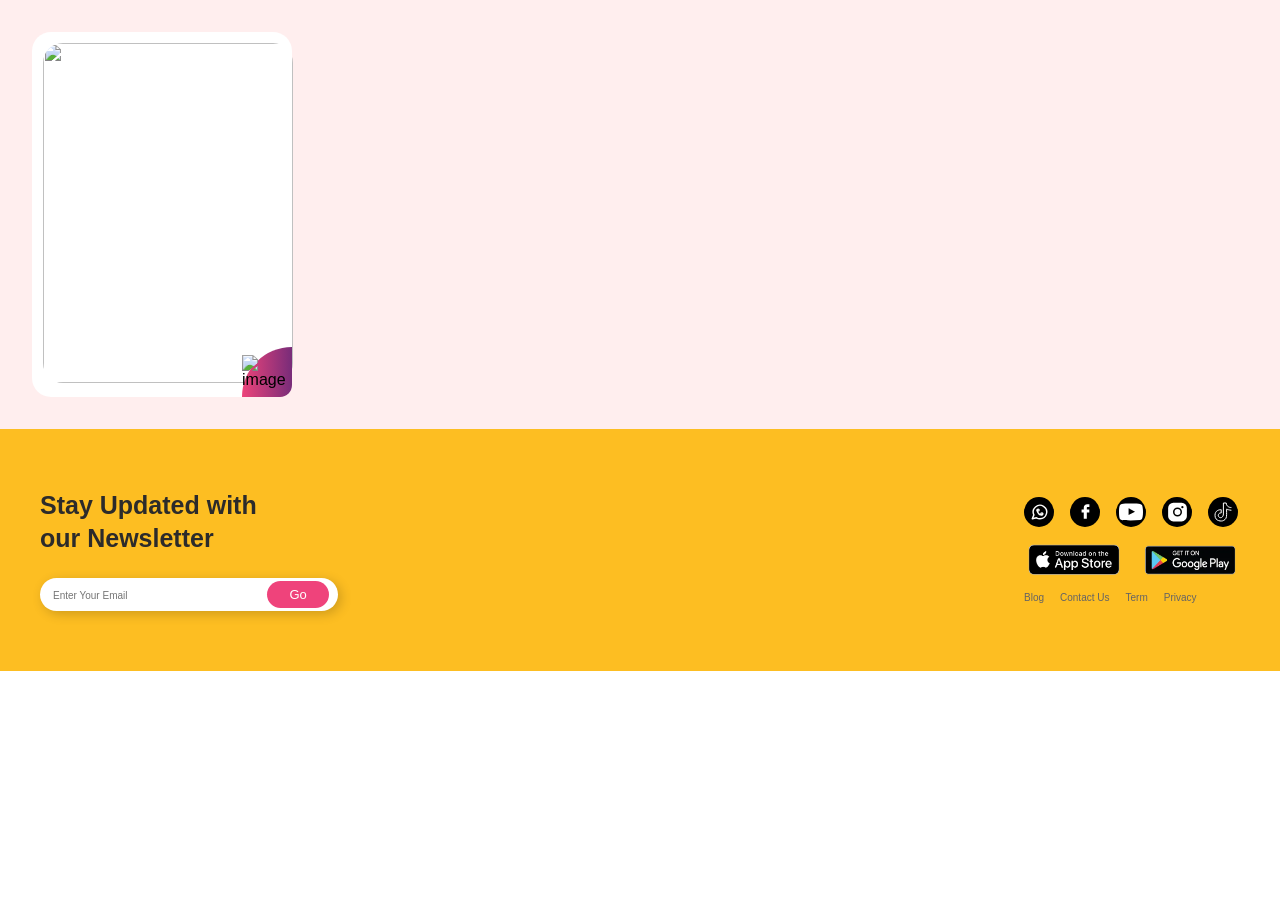
==== index.html @ 8cf4a1c2 "comment" ====
<!doctype html>
<html lang="en">
  <head>
    <meta charset="UTF-8" />
    <meta name="viewport" content="width=device-width, initial-scale=1.0" />
    <link rel="stylesheet" href="./style.css">
    <title>Ehsas lab</title>
  </head>
  <body>
    <section class="hero">
      <div class="grid">
        <div class="card1">
          <img
            src=" https://cdn.aliflaila.app/books/8728328710/thumbnail_yKGMmuK1gXco8ydL1GqcTOiJXhPfi7fRTpI1v6z6.jpg"
            class="Al-Hasan-image"
            width="250px"
            height="340px"
            alt=""
          />
          <div class="sound-image">
            <div>
              <img
                src="https://aliflaila.app/_next/image?url=%2Fimages%2Faudio_icon_book_card.png&w=64&q=75"
                alt="image"
                class="sound-icon"
                height="19px"
              />
            </div>
          </div>
        </div>
      </div>

      <!-- <div class="card2">
          <div class="card2-card1">
          <h1>Abu Al-Hasan</h1>
          <div>
          <div class="svg-div">
         <svg style="stroke:#d63384;"  width="16" height="16"  viewBox="0 0 18 22" fill="none" xmlns="http://www.w3.org/2000/svg"><path d="M1 14C1 14 2 13 5 13C8 13 10 15 13 15C16 15 17 14 17 14V2C17 2 16 3 13 3C10 3 8 1 5 1C2 1 1 2 1 2V14ZM1 14V21" stroke-width="2" stroke-linecap="round" stroke-linejoin="round"></path></svg>
          </div>
          <div class="svg-div">
            <svg style="stroke: #0395a4;" width="16" height="16" viewBox="0 0 26 30" fill="none" xmlns="http://www.w3.org/2000/svg"><path d="M8.45333 17.0137L17.56 22.3203M17.5467 7.68033L8.45333 12.987M25 5.66699C25 7.87613 23.2091 9.66699 21 9.66699C18.7909 9.66699 17 7.87613 17 5.66699C17 3.45785 18.7909 1.66699 21 1.66699C23.2091 1.66699 25 3.45785 25 5.66699ZM9 15.0003C9 17.2095 7.20914 19.0003 5 19.0003C2.79086 19.0003 1 17.2095 1 15.0003C1 12.7912 2.79086 11.0003 5 11.0003C7.20914 11.0003 9 12.7912 9 15.0003ZM25 24.3337C25 26.5428 23.2091 28.3337 21 28.3337C18.7909 28.3337 17 26.5428 17 24.3337C17 22.1245 18.7909 20.3337 21 20.3337C23.2091 20.3337 25 22.1245 25 24.3337Z" stroke-width="2" stroke-linecap="round" stroke-linejoin="round"></path></svg>
          </div>
          <div class="svg-div">
            <svg style="stroke: #dc3545;;" width="16" height="16" viewBox="0 0 25 21" fill="none" xmlns="http://www.w3.org/2000/svg"><path d="M21.7566 2.82865C21.2118 2.29566 20.565 1.87286 19.8531 1.5844C19.1412 1.29593 18.3781 1.14746 17.6075 1.14746C16.8369 1.14746 16.0739 1.29593 15.362 1.5844C14.6501 1.87286 14.0033 2.29566 13.4585 2.82865L12.3279 3.93426L11.1973 2.82865C10.0969 1.75256 8.60448 1.14802 7.04829 1.14802C5.4921 1.14802 3.99965 1.75256 2.89925 2.82865C1.79886 3.90474 1.18066 5.36423 1.18066 6.88605C1.18066 8.40787 1.79886 9.86736 2.89925 10.9434L4.02984 12.0491L12.3279 20.1639L20.626 12.0491L21.7566 10.9434C22.3016 10.4107 22.734 9.77818 23.0289 9.082C23.3239 8.38582 23.4757 7.63962 23.4757 6.88605C23.4757 6.13247 23.3239 5.38627 23.0289 4.69009C22.734 3.99391 22.3016 3.36138 21.7566 2.82865V2.82865Z" stroke="#ED447A" stroke-width="1.66667" stroke-linecap="round" stroke-linejoin="round"></path></svg>
          </div>
</div>
</div>
          <div class="card2-card1">
            <p>Author: Kamel Kilani</p>
           <div class="card2-card1-sub">
              <p>User Rating</p>
             <div>
                <svg
                  width="18.28"
                  height="18.27"
                  viewBox="0 0 19 20"
                  fill="none"
                  xmlns="http://www.w3.org/2000/svg"
                >
                  <path
                    d="M10.5557 1.69763C9.94466 0.587118 8.33653 0.587118 7.72458 1.69763C6.91984 3.15993 6.25646 4.69568 5.74346 6.284C5.71927 6.34614 5.67671 6.39943 5.62146 6.43677C5.56621 6.4741 5.50089 6.49371 5.43421 6.49298C4.05939 6.52871 2.68905 6.66528 1.33422 6.90157C0.0812596 7.11993 -0.470716 8.6231 0.481419 9.55368C0.601373 9.67113 0.722576 9.78796 0.845029 9.90417C1.76231 10.7727 2.73356 11.5825 3.75298 12.3286C3.79929 12.3593 3.83437 12.4042 3.85296 12.4566C3.87155 12.509 3.87264 12.566 3.85606 12.6191C3.34142 14.1632 2.97368 15.7524 2.75773 17.3657C2.57968 18.7002 3.99288 19.5192 5.0959 18.9532C6.43496 18.2669 7.71534 17.4717 8.92412 16.5757C8.98742 16.5309 9.06306 16.5068 9.1406 16.5068C9.21814 16.5068 9.29377 16.5309 9.35708 16.5757C10.5651 17.4728 11.8456 18.268 13.1853 18.9532C14.2883 19.5192 15.7015 18.7002 15.5235 17.3657C15.3078 15.7525 14.9404 14.1632 14.4261 12.6191C14.4095 12.566 14.4106 12.509 14.4292 12.4566C14.4478 12.4042 14.4828 12.3593 14.5292 12.3286C15.6842 11.4831 16.7772 10.5561 17.7998 9.55462C18.7519 8.6231 18.1999 7.11993 16.947 6.90157C15.5918 6.66523 14.2212 6.52867 12.8461 6.49298C12.7795 6.49352 12.7144 6.47382 12.6594 6.4365C12.6043 6.39917 12.5619 6.34599 12.5377 6.284C12.0264 4.69507 11.362 3.15917 10.5557 1.69763Z"
                    fill="#FEA300"
                  ></path>
                </svg>
                <svg
                  width="18.28"
                  height="18.27"
                  viewBox="0 0 19 20"
                  fill="none"
                  xmlns="http://www.w3.org/2000/svg"
                >
                  <path
                    d="M10.5557 1.69763C9.94466 0.587118 8.33653 0.587118 7.72458 1.69763C6.91984 3.15993 6.25646 4.69568 5.74346 6.284C5.71927 6.34614 5.67671 6.39943 5.62146 6.43677C5.56621 6.4741 5.50089 6.49371 5.43421 6.49298C4.05939 6.52871 2.68905 6.66528 1.33422 6.90157C0.0812596 7.11993 -0.470716 8.6231 0.481419 9.55368C0.601373 9.67113 0.722576 9.78796 0.845029 9.90417C1.76231 10.7727 2.73356 11.5825 3.75298 12.3286C3.79929 12.3593 3.83437 12.4042 3.85296 12.4566C3.87155 12.509 3.87264 12.566 3.85606 12.6191C3.34142 14.1632 2.97368 15.7524 2.75773 17.3657C2.57968 18.7002 3.99288 19.5192 5.0959 18.9532C6.43496 18.2669 7.71534 17.4717 8.92412 16.5757C8.98742 16.5309 9.06306 16.5068 9.1406 16.5068C9.21814 16.5068 9.29377 16.5309 9.35708 16.5757C10.5651 17.4728 11.8456 18.268 13.1853 18.9532C14.2883 19.5192 15.7015 18.7002 15.5235 17.3657C15.3078 15.7525 14.9404 14.1632 14.4261 12.6191C14.4095 12.566 14.4106 12.509 14.4292 12.4566C14.4478 12.4042 14.4828 12.3593 14.5292 12.3286C15.6842 11.4831 16.7772 10.5561 17.7998 9.55462C18.7519 8.6231 18.1999 7.11993 16.947 6.90157C15.5918 6.66523 14.2212 6.52867 12.8461 6.49298C12.7795 6.49352 12.7144 6.47382 12.6594 6.4365C12.6043 6.39917 12.5619 6.34599 12.5377 6.284C12.0264 4.69507 11.362 3.15917 10.5557 1.69763Z"
                    fill="#FEA300"
                  ></path>
                </svg>
                <svg
                  width="18.28"
                  height="18.27"
                  viewBox="0 0 19 20"
                  fill="none"
                  xmlns="http://www.w3.org/2000/svg"
                >
                  <path
                    d="M10.5557 1.69763C9.94466 0.587118 8.33653 0.587118 7.72458 1.69763C6.91984 3.15993 6.25646 4.69568 5.74346 6.284C5.71927 6.34614 5.67671 6.39943 5.62146 6.43677C5.56621 6.4741 5.50089 6.49371 5.43421 6.49298C4.05939 6.52871 2.68905 6.66528 1.33422 6.90157C0.0812596 7.11993 -0.470716 8.6231 0.481419 9.55368C0.601373 9.67113 0.722576 9.78796 0.845029 9.90417C1.76231 10.7727 2.73356 11.5825 3.75298 12.3286C3.79929 12.3593 3.83437 12.4042 3.85296 12.4566C3.87155 12.509 3.87264 12.566 3.85606 12.6191C3.34142 14.1632 2.97368 15.7524 2.75773 17.3657C2.57968 18.7002 3.99288 19.5192 5.0959 18.9532C6.43496 18.2669 7.71534 17.4717 8.92412 16.5757C8.98742 16.5309 9.06306 16.5068 9.1406 16.5068C9.21814 16.5068 9.29377 16.5309 9.35708 16.5757C10.5651 17.4728 11.8456 18.268 13.1853 18.9532C14.2883 19.5192 15.7015 18.7002 15.5235 17.3657C15.3078 15.7525 14.9404 14.1632 14.4261 12.6191C14.4095 12.566 14.4106 12.509 14.4292 12.4566C14.4478 12.4042 14.4828 12.3593 14.5292 12.3286C15.6842 11.4831 16.7772 10.5561 17.7998 9.55462C18.7519 8.6231 18.1999 7.11993 16.947 6.90157C15.5918 6.66523 14.2212 6.52867 12.8461 6.49298C12.7795 6.49352 12.7144 6.47382 12.6594 6.4365C12.6043 6.39917 12.5619 6.34599 12.5377 6.284C12.0264 4.69507 11.362 3.15917 10.5557 1.69763Z"
                    fill="#FEA300"
                  ></path>
                </svg>
                <svg
                  width="18.28"
                  height="18.27"
                  viewBox="0 0 19 20"
                  fill="none"
                  xmlns="http://www.w3.org/2000/svg"
                >
                  <path
                    d="M10.5557 1.69763C9.94466 0.587118 8.33653 0.587118 7.72458 1.69763C6.91984 3.15993 6.25646 4.69568 5.74346 6.284C5.71927 6.34614 5.67671 6.39943 5.62146 6.43677C5.56621 6.4741 5.50089 6.49371 5.43421 6.49298C4.05939 6.52871 2.68905 6.66528 1.33422 6.90157C0.0812596 7.11993 -0.470716 8.6231 0.481419 9.55368C0.601373 9.67113 0.722576 9.78796 0.845029 9.90417C1.76231 10.7727 2.73356 11.5825 3.75298 12.3286C3.79929 12.3593 3.83437 12.4042 3.85296 12.4566C3.87155 12.509 3.87264 12.566 3.85606 12.6191C3.34142 14.1632 2.97368 15.7524 2.75773 17.3657C2.57968 18.7002 3.99288 19.5192 5.0959 18.9532C6.43496 18.2669 7.71534 17.4717 8.92412 16.5757C8.98742 16.5309 9.06306 16.5068 9.1406 16.5068C9.21814 16.5068 9.29377 16.5309 9.35708 16.5757C10.5651 17.4728 11.8456 18.268 13.1853 18.9532C14.2883 19.5192 15.7015 18.7002 15.5235 17.3657C15.3078 15.7525 14.9404 14.1632 14.4261 12.6191C14.4095 12.566 14.4106 12.509 14.4292 12.4566C14.4478 12.4042 14.4828 12.3593 14.5292 12.3286C15.6842 11.4831 16.7772 10.5561 17.7998 9.55462C18.7519 8.6231 18.1999 7.11993 16.947 6.90157C15.5918 6.66523 14.2212 6.52867 12.8461 6.49298C12.7795 6.49352 12.7144 6.47382 12.6594 6.4365C12.6043 6.39917 12.5619 6.34599 12.5377 6.284C12.0264 4.69507 11.362 3.15917 10.5557 1.69763Z"
                    fill="#FEA300"
                  ></path>
                </svg>
                <svg
                  width="18.28"
                  height="18.27"
                  viewBox="0 0 19 20"
                  fill="none"
                  xmlns="http://www.w3.org/2000/svg"
                >
                  <path
                    d="M10.5557 1.69763C9.94466 0.587118 8.33653 0.587118 7.72458 1.69763C6.91984 3.15993 6.25646 4.69568 5.74346 6.284C5.71927 6.34614 5.67671 6.39943 5.62146 6.43677C5.56621 6.4741 5.50089 6.49371 5.43421 6.49298C4.05939 6.52871 2.68905 6.66528 1.33422 6.90157C0.0812596 7.11993 -0.470716 8.6231 0.481419 9.55368C0.601373 9.67113 0.722576 9.78796 0.845029 9.90417C1.76231 10.7727 2.73356 11.5825 3.75298 12.3286C3.79929 12.3593 3.83437 12.4042 3.85296 12.4566C3.87155 12.509 3.87264 12.566 3.85606 12.6191C3.34142 14.1632 2.97368 15.7524 2.75773 17.3657C2.57968 18.7002 3.99288 19.5192 5.0959 18.9532C6.43496 18.2669 7.71534 17.4717 8.92412 16.5757C8.98742 16.5309 9.06306 16.5068 9.1406 16.5068C9.21814 16.5068 9.29377 16.5309 9.35708 16.5757C10.5651 17.4728 11.8456 18.268 13.1853 18.9532C14.2883 19.5192 15.7015 18.7002 15.5235 17.3657C15.3078 15.7525 14.9404 14.1632 14.4261 12.6191C14.4095 12.566 14.4106 12.509 14.4292 12.4566C14.4478 12.4042 14.4828 12.3593 14.5292 12.3286C15.6842 11.4831 16.7772 10.5561 17.7998 9.55462C18.7519 8.6231 18.1999 7.11993 16.947 6.90157C15.5918 6.66523 14.2212 6.52867 12.8461 6.49298C12.7795 6.49352 12.7144 6.47382 12.6594 6.4365C12.6043 6.39917 12.5619 6.34599 12.5377 6.284C12.0264 4.69507 11.362 3.15917 10.5557 1.69763Z"
                    fill="#FEA300"
                  ></path>
                </svg>
            </div>
</div>
     </div>

   <div class="card2-card1">
             <p>

              Ehya Publications</p>
           <div class="card2-card1-sub">
              <p>Expert Rating</p>
              <p id="para1">0 out of 10</p>
</div>
     </div>

        </div>
      </div>
       -->
    </section>
    <footer>
      <div class="container">
        <div class="card-one">
          <h2>
            Stay Updated with <br/>
            our Newsletter
          </h2>
          <div class="input-btn">
            <form action="#">
            <input type="Email" name="Email" id="input" placeholder="Enter Your Email">
            <input type="button" value="Go" id="btn">
            </form>
          </div>
        </div>

        <div class="card-two">
<div class="align-sub-card">

<div class="img-div">
  <img alt="WhatsApp"  width="24" height="24"
  style="filter: invert(100%);"
  src="/whatsapp-svgrepo-com.svg">
</div>

<div class="img-div">
  <img alt="WhatsApp"  width="21" height="21"
  style="filter: invert(100%);"
  src="/facebook-svgrepo-com.svg">
</div>
  

<div class="img-div">
  <img alt="WhatsApp" width="24" height="24"
  style="filter: invert(100%);"
  src="/youtube-168-svgrepo-com.svg">
</div>
  
<div class="img-div">
  <img alt="WhatsApp"  width="25" height="24"
  style="filter: invert(100%);"
  src="/instagram-logo-fill-svgrepo-com.svg">
</div>
  
<div class="img-div">
  <img alt="WhatsApp"  width="24" height="24"
  style="filter: invert(100%);"
  src="/tik-tok-brand-assets-video-socialnetwork-oneline-svgrepo-com.svg">
</div>
</div>
<div class="align-sub-card">

<img src="/app-store-btn.webp" height="40" width="100">
<img src="/google-play-btn.webp" height="40" width="100">

</div>
<div class="align-sub-card">
<a href="#" class="link">Blog</a>
<a href="#" class="link">Contact Us</a>
<a href="#" class="link">Term</a>
<a href="#" class="link">Privacy</a>
</div>
        </div>
      </div>
    </footer>
  </body>
</html>
---- style.css ----
* {
    margin: 0;
    padding: 0;
    font-family: Arial, Helvetica, sans-serif;
}

.grid {
    background-color: #fee;
    padding: 2rem;
    display: grid;
    grid-template-columns: 1fr 2fr;
    gap: 1.5rem;
}

.card1 {
    background-color: #fff;
    border-radius: 19px;
    width: 260px;
    height: 365px;
    position: relative;
    min-height: 200px;
    padding: 11px;
    box-sizing: border-box;
    object-position: center;
}

.Al-Hasan-image {
    border-radius: 20px;
}


.sound-image {
    border-bottom-right-radius: 15.29px;
    align-items: center;
    width: 50px;
    height: 50px;
    justify-content: center;
    display: inline-flex;
    position: absolute;
    bottom: 0;
    right: 0;
    background: linear-gradient(90deg, #ed447a 0%, #782c79 100%);
    border-top-left-radius: 64.22px;

}

/* 
.card2 {
    padding-top: 3rem;
    padding-right: 1rem;
    display: flex;
    flex-direction: column;
    gap: 2rem;
}
.card2 h1{
    color:#782c79;
    font-weight: 700;
}
.card2-card1{
    display: flex;
    align-items: center;
    justify-content: space-between;
    

}
.card2-card1-sub{
    display: flex;
    gap: 1rem;
    padding-right: 4rem;

}
.svg-div{
    display: inline-flex;
    border: 1px solid #ed447a;
    border-radius: 100%;
    padding: 0.3rem;
}
#logo-cont{
    height: .5rem;
    width: .5rem;
}
#para1{
    color: #ffc107;
}
 */
.container {
    background: #fdbe22;
     padding: 60px 40px; 
    height: auto;
    display: flex;
    justify-content: space-between;
    align-items: center;
}

.card-one {
    display: flex;
    flex-direction: column;
    gap: 1.5rem;

}

.card-one h2 {
    font-size: 25px;
    font-weight: 700;
    line-height: 1.3;
    color: #2c2b2b;
}

#btn {
    color: #fff;
    cursor: pointer;
    width: auto;
    font-weight: 400;
    background-color: #ef437b;
    font-size: 13px;
    border: none;
    border-radius: 32px;
    padding: 6px 22px;
}

#input {
    color: #656464;
    width: 200px;
    border: none;
    border-radius: 30px;
    padding: 0 10px;
    font-weight: 400;
    font-size: 10px;
    line-height: 24px;
    outline: none;

}

.input-btn {
    cursor: pointer;
    background: #fff;
    border-radius: 30px;
    padding: 3px;
    display: flex;
    gap: 1rem;
    width: 100%;
    box-shadow: 3px 3px 12px #06060630;
}

.align-sub-card {
    display: flex;
    flex-direction: row;
    gap: 1rem;

}

.img-div {
    cursor: pointer;
    background: #000;
    border-radius: 50%;
    justify-content: center;
    align-items: center;
    width: 30px;
    height: 30px;
    display: inline-flex;

}

.link{
    font-size: 10px;
    font-weight: 500;
    text-decoration: none;
    color: #656464;
}
.card-two{

    display: flex;
    flex-direction: column;
    gap: 0.8rem;
}




















































































@media(max-width:1024px) {
    .image-container {
        background-size: contain;
        height: 250px;
        width: 200px;
        padding: 0%;


    }
    
/* comment */
    .card1 {
        display: flex;
        justify-content: center;    
    }



}

@media(max-width:768px) {
    .sound-icon {
        height: 15px;

    }

    .sound-image {
        width: 40px;
        height: 40px;
    }

    .card1 {
        border-radius: 9.19px;
        width: 150px;
        height: 220px;
        padding: 8.51px;
    }

    .Al-Hasan-image {
        width: 137px;
        height: 205px;
        border-radius: 9px;
    }

    .grid {
        display: flex;
        align-items: center;
        justify-content: center;
    }

    .container {
        display: flex;
        flex-direction: column;
        gap: 1.5rem;
        padding: 60px 24px;
        align-items: flex-start;
    }

    .card-one h2 {
        font-size: 16px;
    }
}
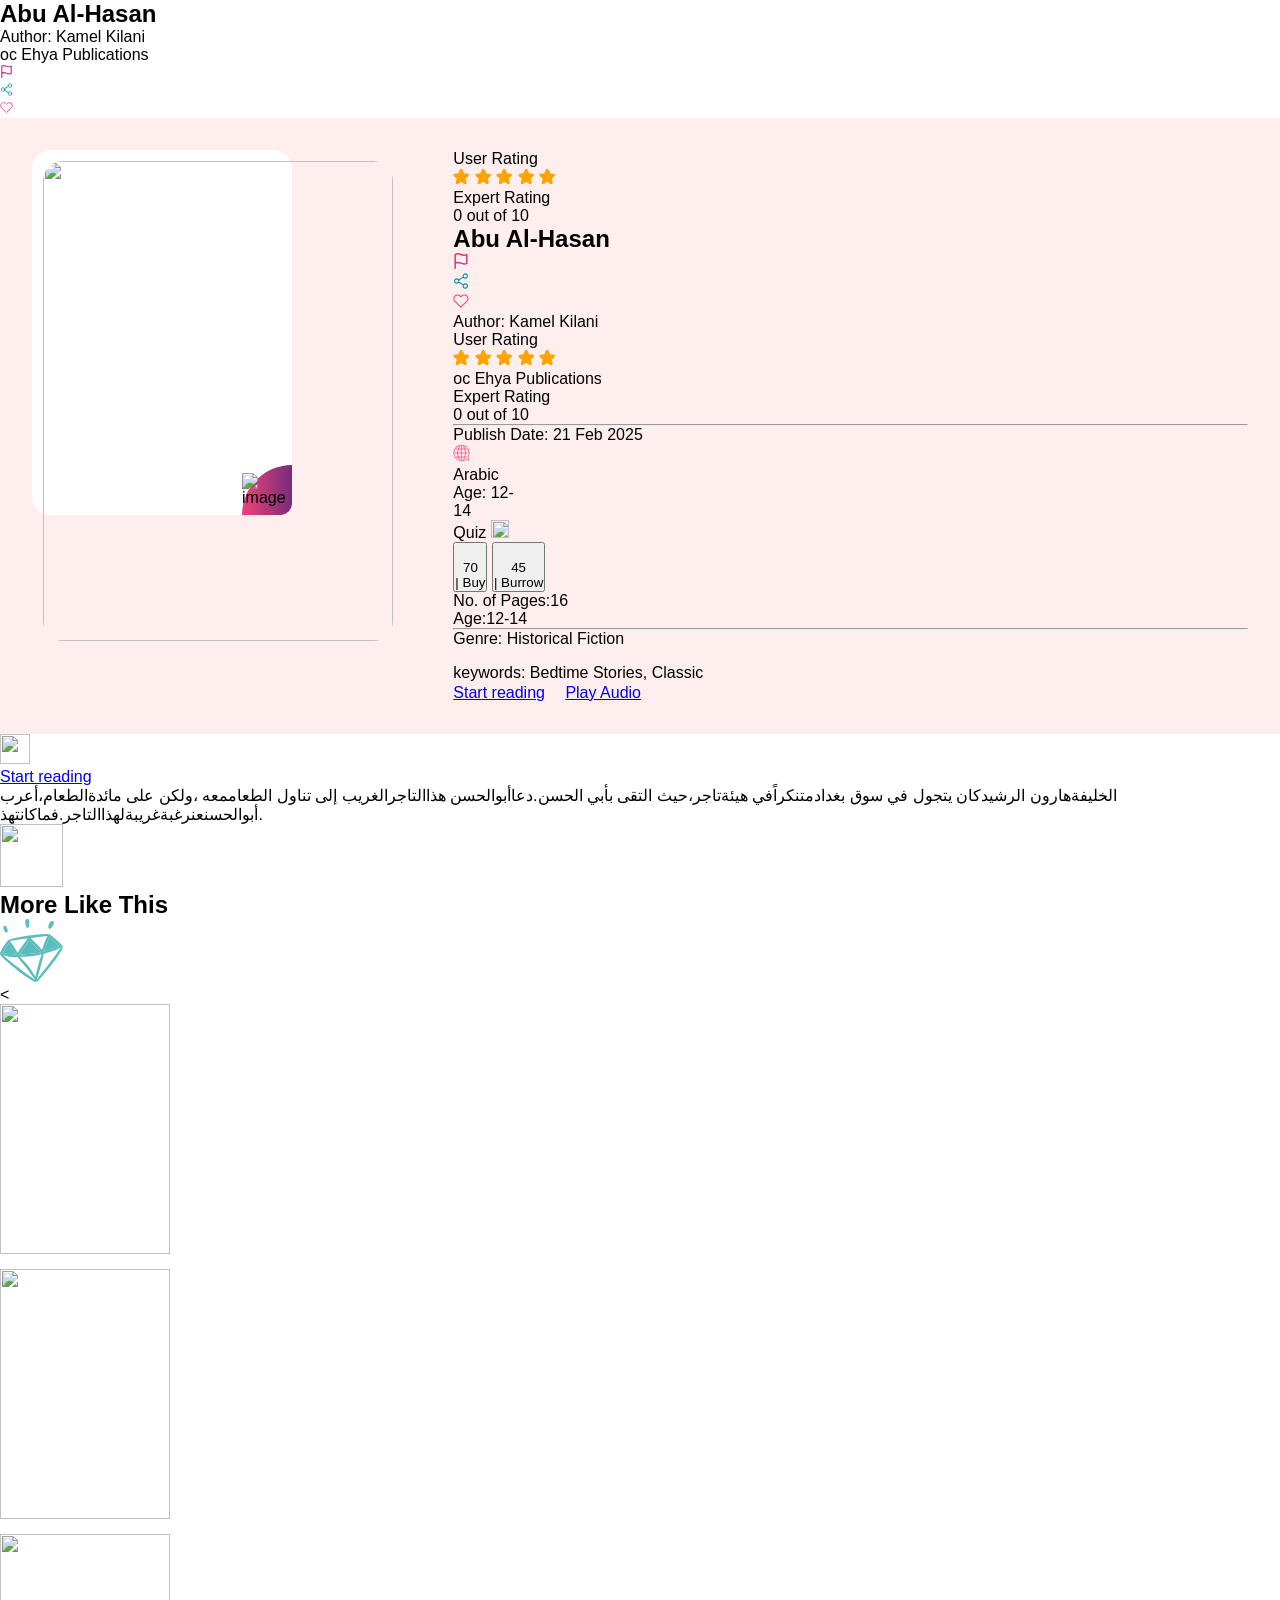
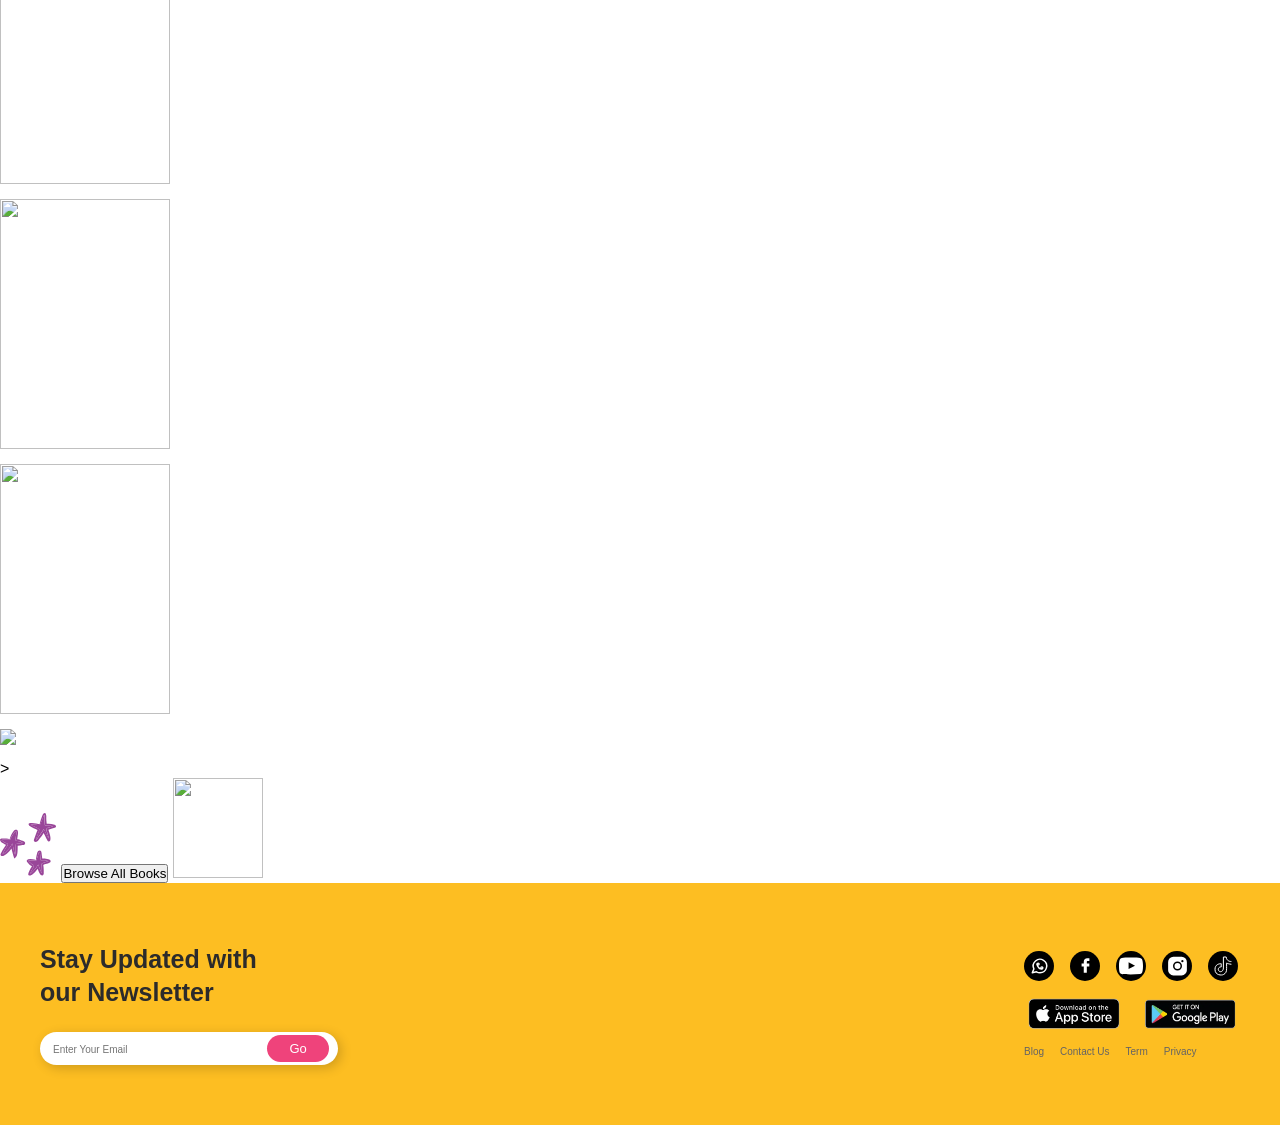
==== commit 9a7b1470: ".div .div .div .div .div .div .div .div .div .div .div .div .div .div  .div .div .div .div .div .div" ====
--- a/index.html
+++ b/index.html
@@ -7,14 +7,82 @@
     <title>Ehsas lab</title>
   </head>
   <body>
-    <section class="hero">
+ 
+
+<section>
+          <div class="grid-main">
+            <h1 id="heading-two">Abu Al-Hasan</h1>
+            
+          <div class="card2-card1">
+            <p>Author: Kamel Kilani</p>
+          </div>
+          <div class="card2-card1">
+            <p id="ehya"><span> oc</span> Ehya Publications</p>
+               <div class="svg-main">
+              <div class="svg-div">
+                <svg
+                  style="stroke: #d63384"
+                  width="13"
+                  height="13"
+                  viewBox="0 0 18 22"
+                  fill="none"
+                  xmlns="http://www.w3.org/2000/svg"
+                >
+                  <path
+                    d="M1 14C1 14 2 13 5 13C8 13 10 15 13 15C16 15 17 14 17 14V2C17 2 16 3 13 3C10 3 8 1 5 1C2 1 1 2 1 2V14ZM1 14V21"
+                    stroke-width="2"
+                    stroke-linecap="round"
+                    stroke-linejoin="round"
+                  ></path>
+                </svg>
+              </div>
+              <div class="svg-div">
+                <svg
+                  style="stroke: #0395a4"
+                  width="13"
+                  height="13"
+                  viewBox="0 0 26 30"
+                  fill="none"
+                  xmlns="http://www.w3.org/2000/svg"
+                >
+                  <path
+                    d="M8.45333 17.0137L17.56 22.3203M17.5467 7.68033L8.45333 12.987M25 5.66699C25 7.87613 23.2091 9.66699 21 9.66699C18.7909 9.66699 17 7.87613 17 5.66699C17 3.45785 18.7909 1.66699 21 1.66699C23.2091 1.66699 25 3.45785 25 5.66699ZM9 15.0003C9 17.2095 7.20914 19.0003 5 19.0003C2.79086 19.0003 1 17.2095 1 15.0003C1 12.7912 2.79086 11.0003 5 11.0003C7.20914 11.0003 9 12.7912 9 15.0003ZM25 24.3337C25 26.5428 23.2091 28.3337 21 28.3337C18.7909 28.3337 17 26.5428 17 24.3337C17 22.1245 18.7909 20.3337 21 20.3337C23.2091 20.3337 25 22.1245 25 24.3337Z"
+                    stroke-width="2"
+                    stroke-linecap="round"
+                    stroke-linejoin="round"
+                  ></path>
+                </svg>
+              </div>
+              <div class="svg-div">
+                <svg
+                  style="stroke: #dc3545"
+                  width="13"
+                  height="13"
+                  viewBox="0 0 25 21"
+                  fill="none"
+                  xmlns="http://www.w3.org/2000/svg"
+                >
+                  <path
+                    d="M21.7566 2.82865C21.2118 2.29566 20.565 1.87286 19.8531 1.5844C19.1412 1.29593 18.3781 1.14746 17.6075 1.14746C16.8369 1.14746 16.0739 1.29593 15.362 1.5844C14.6501 1.87286 14.0033 2.29566 13.4585 2.82865L12.3279 3.93426L11.1973 2.82865C10.0969 1.75256 8.60448 1.14802 7.04829 1.14802C5.4921 1.14802 3.99965 1.75256 2.89925 2.82865C1.79886 3.90474 1.18066 5.36423 1.18066 6.88605C1.18066 8.40787 1.79886 9.86736 2.89925 10.9434L4.02984 12.0491L12.3279 20.1639L20.626 12.0491L21.7566 10.9434C22.3016 10.4107 22.734 9.77818 23.0289 9.082C23.3239 8.38582 23.4757 7.63962 23.4757 6.88605C23.4757 6.13247 23.3239 5.38627 23.0289 4.69009C22.734 3.99391 22.3016 3.36138 21.7566 2.82865V2.82865Z"
+                    stroke="#ED447A"
+                    stroke-width="1.66667"
+                    stroke-linecap="round"
+                    stroke-linejoin="round"
+                  ></path>
+                </svg>
+              </div>
+            </div>
+        </div>
+          </div>
       <div class="grid">
-        <div class="card1">
+
+        <div class="alin">
+        <div class="card1" >
           <img
             src=" https://cdn.aliflaila.app/books/8728328710/thumbnail_yKGMmuK1gXco8ydL1GqcTOiJXhPfi7fRTpI1v6z6.jpg"
             class="Al-Hasan-image"
-            width="250px"
-            height="340px"
+            width="350px"
+            height="480px"
             alt=""
           />
           <div class="sound-image">
@@ -23,110 +91,502 @@
                 src="https://aliflaila.app/_next/image?url=%2Fimages%2Faudio_icon_book_card.png&w=64&q=75"
                 alt="image"
                 class="sound-icon"
-                height="19px"
+                height="26px"
               />
             </div>
           </div>
         </div>
-      </div>
-
-      <!-- <div class="card2">
-          <div class="card2-card1">
-          <h1>Abu Al-Hasan</h1>
-          <div>
-          <div class="svg-div">
-         <svg style="stroke:#d63384;"  width="16" height="16"  viewBox="0 0 18 22" fill="none" xmlns="http://www.w3.org/2000/svg"><path d="M1 14C1 14 2 13 5 13C8 13 10 15 13 15C16 15 17 14 17 14V2C17 2 16 3 13 3C10 3 8 1 5 1C2 1 1 2 1 2V14ZM1 14V21" stroke-width="2" stroke-linecap="round" stroke-linejoin="round"></path></svg>
-          </div>
-          <div class="svg-div">
-            <svg style="stroke: #0395a4;" width="16" height="16" viewBox="0 0 26 30" fill="none" xmlns="http://www.w3.org/2000/svg"><path d="M8.45333 17.0137L17.56 22.3203M17.5467 7.68033L8.45333 12.987M25 5.66699C25 7.87613 23.2091 9.66699 21 9.66699C18.7909 9.66699 17 7.87613 17 5.66699C17 3.45785 18.7909 1.66699 21 1.66699C23.2091 1.66699 25 3.45785 25 5.66699ZM9 15.0003C9 17.2095 7.20914 19.0003 5 19.0003C2.79086 19.0003 1 17.2095 1 15.0003C1 12.7912 2.79086 11.0003 5 11.0003C7.20914 11.0003 9 12.7912 9 15.0003ZM25 24.3337C25 26.5428 23.2091 28.3337 21 28.3337C18.7909 28.3337 17 26.5428 17 24.3337C17 22.1245 18.7909 20.3337 21 20.3337C23.2091 20.3337 25 22.1245 25 24.3337Z" stroke-width="2" stroke-linecap="round" stroke-linejoin="round"></path></svg>
-          </div>
-          <div class="svg-div">
-            <svg style="stroke: #dc3545;;" width="16" height="16" viewBox="0 0 25 21" fill="none" xmlns="http://www.w3.org/2000/svg"><path d="M21.7566 2.82865C21.2118 2.29566 20.565 1.87286 19.8531 1.5844C19.1412 1.29593 18.3781 1.14746 17.6075 1.14746C16.8369 1.14746 16.0739 1.29593 15.362 1.5844C14.6501 1.87286 14.0033 2.29566 13.4585 2.82865L12.3279 3.93426L11.1973 2.82865C10.0969 1.75256 8.60448 1.14802 7.04829 1.14802C5.4921 1.14802 3.99965 1.75256 2.89925 2.82865C1.79886 3.90474 1.18066 5.36423 1.18066 6.88605C1.18066 8.40787 1.79886 9.86736 2.89925 10.9434L4.02984 12.0491L12.3279 20.1639L20.626 12.0491L21.7566 10.9434C22.3016 10.4107 22.734 9.77818 23.0289 9.082C23.3239 8.38582 23.4757 7.63962 23.4757 6.88605C23.4757 6.13247 23.3239 5.38627 23.0289 4.69009C22.734 3.99391 22.3016 3.36138 21.7566 2.82865V2.82865Z" stroke="#ED447A" stroke-width="1.66667" stroke-linecap="round" stroke-linejoin="round"></path></svg>
-          </div>
-</div>
-</div>
+
+</div>
+        <div class="card2">
+  <div class="card2-card1-sub" id="none">
+              <p>User Rating</p>
+              <div>
+                <svg
+                  width="17"
+                  height="17"
+                  viewBox="0 0 19 20"
+                  fill="none"
+                  xmlns="http://www.w3.org/2000/svg"
+                >
+                  <path
+                    d="M10.5557 1.69763C9.94466 0.587118 8.33653 0.587118 7.72458 1.69763C6.91984 3.15993 6.25646 4.69568 5.74346 6.284C5.71927 6.34614 5.67671 6.39943 5.62146 6.43677C5.56621 6.4741 5.50089 6.49371 5.43421 6.49298C4.05939 6.52871 2.68905 6.66528 1.33422 6.90157C0.0812596 7.11993 -0.470716 8.6231 0.481419 9.55368C0.601373 9.67113 0.722576 9.78796 0.845029 9.90417C1.76231 10.7727 2.73356 11.5825 3.75298 12.3286C3.79929 12.3593 3.83437 12.4042 3.85296 12.4566C3.87155 12.509 3.87264 12.566 3.85606 12.6191C3.34142 14.1632 2.97368 15.7524 2.75773 17.3657C2.57968 18.7002 3.99288 19.5192 5.0959 18.9532C6.43496 18.2669 7.71534 17.4717 8.92412 16.5757C8.98742 16.5309 9.06306 16.5068 9.1406 16.5068C9.21814 16.5068 9.29377 16.5309 9.35708 16.5757C10.5651 17.4728 11.8456 18.268 13.1853 18.9532C14.2883 19.5192 15.7015 18.7002 15.5235 17.3657C15.3078 15.7525 14.9404 14.1632 14.4261 12.6191C14.4095 12.566 14.4106 12.509 14.4292 12.4566C14.4478 12.4042 14.4828 12.3593 14.5292 12.3286C15.6842 11.4831 16.7772 10.5561 17.7998 9.55462C18.7519 8.6231 18.1999 7.11993 16.947 6.90157C15.5918 6.66523 14.2212 6.52867 12.8461 6.49298C12.7795 6.49352 12.7144 6.47382 12.6594 6.4365C12.6043 6.39917 12.5619 6.34599 12.5377 6.284C12.0264 4.69507 11.362 3.15917 10.5557 1.69763Z"
+                    fill="#FEA300"
+                  ></path>
+                </svg>
+                <svg
+                  width="17"
+                  height="17"
+                  viewBox="0 0 19 20"
+                  fill="none"
+                  xmlns="http://www.w3.org/2000/svg"
+                >
+                  <path
+                    d="M10.5557 1.69763C9.94466 0.587118 8.33653 0.587118 7.72458 1.69763C6.91984 3.15993 6.25646 4.69568 5.74346 6.284C5.71927 6.34614 5.67671 6.39943 5.62146 6.43677C5.56621 6.4741 5.50089 6.49371 5.43421 6.49298C4.05939 6.52871 2.68905 6.66528 1.33422 6.90157C0.0812596 7.11993 -0.470716 8.6231 0.481419 9.55368C0.601373 9.67113 0.722576 9.78796 0.845029 9.90417C1.76231 10.7727 2.73356 11.5825 3.75298 12.3286C3.79929 12.3593 3.83437 12.4042 3.85296 12.4566C3.87155 12.509 3.87264 12.566 3.85606 12.6191C3.34142 14.1632 2.97368 15.7524 2.75773 17.3657C2.57968 18.7002 3.99288 19.5192 5.0959 18.9532C6.43496 18.2669 7.71534 17.4717 8.92412 16.5757C8.98742 16.5309 9.06306 16.5068 9.1406 16.5068C9.21814 16.5068 9.29377 16.5309 9.35708 16.5757C10.5651 17.4728 11.8456 18.268 13.1853 18.9532C14.2883 19.5192 15.7015 18.7002 15.5235 17.3657C15.3078 15.7525 14.9404 14.1632 14.4261 12.6191C14.4095 12.566 14.4106 12.509 14.4292 12.4566C14.4478 12.4042 14.4828 12.3593 14.5292 12.3286C15.6842 11.4831 16.7772 10.5561 17.7998 9.55462C18.7519 8.6231 18.1999 7.11993 16.947 6.90157C15.5918 6.66523 14.2212 6.52867 12.8461 6.49298C12.7795 6.49352 12.7144 6.47382 12.6594 6.4365C12.6043 6.39917 12.5619 6.34599 12.5377 6.284C12.0264 4.69507 11.362 3.15917 10.5557 1.69763Z"
+                    fill="#FEA300"
+                  ></path>
+                </svg>
+                <svg
+                  width="17"
+                  height="17"
+                  viewBox="0 0 19 20"
+                  fill="none"
+                  xmlns="http://www.w3.org/2000/svg"
+                >
+                  <path
+                    d="M10.5557 1.69763C9.94466 0.587118 8.33653 0.587118 7.72458 1.69763C6.91984 3.15993 6.25646 4.69568 5.74346 6.284C5.71927 6.34614 5.67671 6.39943 5.62146 6.43677C5.56621 6.4741 5.50089 6.49371 5.43421 6.49298C4.05939 6.52871 2.68905 6.66528 1.33422 6.90157C0.0812596 7.11993 -0.470716 8.6231 0.481419 9.55368C0.601373 9.67113 0.722576 9.78796 0.845029 9.90417C1.76231 10.7727 2.73356 11.5825 3.75298 12.3286C3.79929 12.3593 3.83437 12.4042 3.85296 12.4566C3.87155 12.509 3.87264 12.566 3.85606 12.6191C3.34142 14.1632 2.97368 15.7524 2.75773 17.3657C2.57968 18.7002 3.99288 19.5192 5.0959 18.9532C6.43496 18.2669 7.71534 17.4717 8.92412 16.5757C8.98742 16.5309 9.06306 16.5068 9.1406 16.5068C9.21814 16.5068 9.29377 16.5309 9.35708 16.5757C10.5651 17.4728 11.8456 18.268 13.1853 18.9532C14.2883 19.5192 15.7015 18.7002 15.5235 17.3657C15.3078 15.7525 14.9404 14.1632 14.4261 12.6191C14.4095 12.566 14.4106 12.509 14.4292 12.4566C14.4478 12.4042 14.4828 12.3593 14.5292 12.3286C15.6842 11.4831 16.7772 10.5561 17.7998 9.55462C18.7519 8.6231 18.1999 7.11993 16.947 6.90157C15.5918 6.66523 14.2212 6.52867 12.8461 6.49298C12.7795 6.49352 12.7144 6.47382 12.6594 6.4365C12.6043 6.39917 12.5619 6.34599 12.5377 6.284C12.0264 4.69507 11.362 3.15917 10.5557 1.69763Z"
+                    fill="#FEA300"
+                  ></path>
+                </svg>
+                <svg
+                  width="17"
+                  height="17"
+                  viewBox="0 0 19 20"
+                  fill="none"
+                  xmlns="http://www.w3.org/2000/svg"
+                >
+                  <path
+                    d="M10.5557 1.69763C9.94466 0.587118 8.33653 0.587118 7.72458 1.69763C6.91984 3.15993 6.25646 4.69568 5.74346 6.284C5.71927 6.34614 5.67671 6.39943 5.62146 6.43677C5.56621 6.4741 5.50089 6.49371 5.43421 6.49298C4.05939 6.52871 2.68905 6.66528 1.33422 6.90157C0.0812596 7.11993 -0.470716 8.6231 0.481419 9.55368C0.601373 9.67113 0.722576 9.78796 0.845029 9.90417C1.76231 10.7727 2.73356 11.5825 3.75298 12.3286C3.79929 12.3593 3.83437 12.4042 3.85296 12.4566C3.87155 12.509 3.87264 12.566 3.85606 12.6191C3.34142 14.1632 2.97368 15.7524 2.75773 17.3657C2.57968 18.7002 3.99288 19.5192 5.0959 18.9532C6.43496 18.2669 7.71534 17.4717 8.92412 16.5757C8.98742 16.5309 9.06306 16.5068 9.1406 16.5068C9.21814 16.5068 9.29377 16.5309 9.35708 16.5757C10.5651 17.4728 11.8456 18.268 13.1853 18.9532C14.2883 19.5192 15.7015 18.7002 15.5235 17.3657C15.3078 15.7525 14.9404 14.1632 14.4261 12.6191C14.4095 12.566 14.4106 12.509 14.4292 12.4566C14.4478 12.4042 14.4828 12.3593 14.5292 12.3286C15.6842 11.4831 16.7772 10.5561 17.7998 9.55462C18.7519 8.6231 18.1999 7.11993 16.947 6.90157C15.5918 6.66523 14.2212 6.52867 12.8461 6.49298C12.7795 6.49352 12.7144 6.47382 12.6594 6.4365C12.6043 6.39917 12.5619 6.34599 12.5377 6.284C12.0264 4.69507 11.362 3.15917 10.5557 1.69763Z"
+                    fill="#FEA300"
+                  ></path>
+                </svg>
+                <svg
+                  width="17"
+                  height="17"
+                  viewBox="0 0 19 20"
+                  fill="none"
+                  xmlns="http://www.w3.org/2000/svg"
+                >
+                  <path
+                    d="M10.5557 1.69763C9.94466 0.587118 8.33653 0.587118 7.72458 1.69763C6.91984 3.15993 6.25646 4.69568 5.74346 6.284C5.71927 6.34614 5.67671 6.39943 5.62146 6.43677C5.56621 6.4741 5.50089 6.49371 5.43421 6.49298C4.05939 6.52871 2.68905 6.66528 1.33422 6.90157C0.0812596 7.11993 -0.470716 8.6231 0.481419 9.55368C0.601373 9.67113 0.722576 9.78796 0.845029 9.90417C1.76231 10.7727 2.73356 11.5825 3.75298 12.3286C3.79929 12.3593 3.83437 12.4042 3.85296 12.4566C3.87155 12.509 3.87264 12.566 3.85606 12.6191C3.34142 14.1632 2.97368 15.7524 2.75773 17.3657C2.57968 18.7002 3.99288 19.5192 5.0959 18.9532C6.43496 18.2669 7.71534 17.4717 8.92412 16.5757C8.98742 16.5309 9.06306 16.5068 9.1406 16.5068C9.21814 16.5068 9.29377 16.5309 9.35708 16.5757C10.5651 17.4728 11.8456 18.268 13.1853 18.9532C14.2883 19.5192 15.7015 18.7002 15.5235 17.3657C15.3078 15.7525 14.9404 14.1632 14.4261 12.6191C14.4095 12.566 14.4106 12.509 14.4292 12.4566C14.4478 12.4042 14.4828 12.3593 14.5292 12.3286C15.6842 11.4831 16.7772 10.5561 17.7998 9.55462C18.7519 8.6231 18.1999 7.11993 16.947 6.90157C15.5918 6.66523 14.2212 6.52867 12.8461 6.49298C12.7795 6.49352 12.7144 6.47382 12.6594 6.4365C12.6043 6.39917 12.5619 6.34599 12.5377 6.284C12.0264 4.69507 11.362 3.15917 10.5557 1.69763Z"
+                    fill="#FEA300"
+                  ></path>
+                </svg>
+              </div>
+            </div>
+      <div class="card2-card1-sub2" id="none">
+              <p>Expert Rating</p>
+              <p id="para1">0 out of 10</p>
+            </div>
+
+
+
+          <div class="card2-card1" id="abu-svg">
+            <h1>Abu Al-Hasan</h1>
+            <div class="svg-main">
+              <div class="svg-div">
+                <svg
+                  style="stroke: #d63384"
+                  width="16"
+                  height="16"
+                  viewBox="0 0 18 22"
+                  fill="none"
+                  xmlns="http://www.w3.org/2000/svg"
+                >
+                  <path
+                    d="M1 14C1 14 2 13 5 13C8 13 10 15 13 15C16 15 17 14 17 14V2C17 2 16 3 13 3C10 3 8 1 5 1C2 1 1 2 1 2V14ZM1 14V21"
+                    stroke-width="2"
+                    stroke-linecap="round"
+                    stroke-linejoin="round"
+                  ></path>
+                </svg>
+              </div>
+              <div class="svg-div">
+                <svg
+                  style="stroke: #0395a4"
+                  width="16"
+                  height="16"
+                  viewBox="0 0 26 30"
+                  fill="none"
+                  xmlns="http://www.w3.org/2000/svg"
+                >
+                  <path
+                    d="M8.45333 17.0137L17.56 22.3203M17.5467 7.68033L8.45333 12.987M25 5.66699C25 7.87613 23.2091 9.66699 21 9.66699C18.7909 9.66699 17 7.87613 17 5.66699C17 3.45785 18.7909 1.66699 21 1.66699C23.2091 1.66699 25 3.45785 25 5.66699ZM9 15.0003C9 17.2095 7.20914 19.0003 5 19.0003C2.79086 19.0003 1 17.2095 1 15.0003C1 12.7912 2.79086 11.0003 5 11.0003C7.20914 11.0003 9 12.7912 9 15.0003ZM25 24.3337C25 26.5428 23.2091 28.3337 21 28.3337C18.7909 28.3337 17 26.5428 17 24.3337C17 22.1245 18.7909 20.3337 21 20.3337C23.2091 20.3337 25 22.1245 25 24.3337Z"
+                    stroke-width="2"
+                    stroke-linecap="round"
+                    stroke-linejoin="round"
+                  ></path>
+                </svg>
+              </div>
+              <div class="svg-div">
+                <svg
+                  style="stroke: #dc3545"
+                  width="16"
+                  height="16"
+                  viewBox="0 0 25 21"
+                  fill="none"
+                  xmlns="http://www.w3.org/2000/svg"
+                >
+                  <path
+                    d="M21.7566 2.82865C21.2118 2.29566 20.565 1.87286 19.8531 1.5844C19.1412 1.29593 18.3781 1.14746 17.6075 1.14746C16.8369 1.14746 16.0739 1.29593 15.362 1.5844C14.6501 1.87286 14.0033 2.29566 13.4585 2.82865L12.3279 3.93426L11.1973 2.82865C10.0969 1.75256 8.60448 1.14802 7.04829 1.14802C5.4921 1.14802 3.99965 1.75256 2.89925 2.82865C1.79886 3.90474 1.18066 5.36423 1.18066 6.88605C1.18066 8.40787 1.79886 9.86736 2.89925 10.9434L4.02984 12.0491L12.3279 20.1639L20.626 12.0491L21.7566 10.9434C22.3016 10.4107 22.734 9.77818 23.0289 9.082C23.3239 8.38582 23.4757 7.63962 23.4757 6.88605C23.4757 6.13247 23.3239 5.38627 23.0289 4.69009C22.734 3.99391 22.3016 3.36138 21.7566 2.82865V2.82865Z"
+                    stroke="#ED447A"
+                    stroke-width="1.66667"
+                    stroke-linecap="round"
+                    stroke-linejoin="round"
+                  ></path>
+                </svg>
+              </div>
+            </div>
+          </div>
+        <div class="card2-card1-main">
           <div class="card2-card1">
             <p>Author: Kamel Kilani</p>
-           <div class="card2-card1-sub">
+            <div class="card2-card1-sub">
               <p>User Rating</p>
-             <div>
-                <svg
-                  width="18.28"
-                  height="18.27"
-                  viewBox="0 0 19 20"
-                  fill="none"
-                  xmlns="http://www.w3.org/2000/svg"
-                >
-                  <path
-                    d="M10.5557 1.69763C9.94466 0.587118 8.33653 0.587118 7.72458 1.69763C6.91984 3.15993 6.25646 4.69568 5.74346 6.284C5.71927 6.34614 5.67671 6.39943 5.62146 6.43677C5.56621 6.4741 5.50089 6.49371 5.43421 6.49298C4.05939 6.52871 2.68905 6.66528 1.33422 6.90157C0.0812596 7.11993 -0.470716 8.6231 0.481419 9.55368C0.601373 9.67113 0.722576 9.78796 0.845029 9.90417C1.76231 10.7727 2.73356 11.5825 3.75298 12.3286C3.79929 12.3593 3.83437 12.4042 3.85296 12.4566C3.87155 12.509 3.87264 12.566 3.85606 12.6191C3.34142 14.1632 2.97368 15.7524 2.75773 17.3657C2.57968 18.7002 3.99288 19.5192 5.0959 18.9532C6.43496 18.2669 7.71534 17.4717 8.92412 16.5757C8.98742 16.5309 9.06306 16.5068 9.1406 16.5068C9.21814 16.5068 9.29377 16.5309 9.35708 16.5757C10.5651 17.4728 11.8456 18.268 13.1853 18.9532C14.2883 19.5192 15.7015 18.7002 15.5235 17.3657C15.3078 15.7525 14.9404 14.1632 14.4261 12.6191C14.4095 12.566 14.4106 12.509 14.4292 12.4566C14.4478 12.4042 14.4828 12.3593 14.5292 12.3286C15.6842 11.4831 16.7772 10.5561 17.7998 9.55462C18.7519 8.6231 18.1999 7.11993 16.947 6.90157C15.5918 6.66523 14.2212 6.52867 12.8461 6.49298C12.7795 6.49352 12.7144 6.47382 12.6594 6.4365C12.6043 6.39917 12.5619 6.34599 12.5377 6.284C12.0264 4.69507 11.362 3.15917 10.5557 1.69763Z"
-                    fill="#FEA300"
-                  ></path>
-                </svg>
-                <svg
-                  width="18.28"
-                  height="18.27"
-                  viewBox="0 0 19 20"
-                  fill="none"
-                  xmlns="http://www.w3.org/2000/svg"
-                >
-                  <path
-                    d="M10.5557 1.69763C9.94466 0.587118 8.33653 0.587118 7.72458 1.69763C6.91984 3.15993 6.25646 4.69568 5.74346 6.284C5.71927 6.34614 5.67671 6.39943 5.62146 6.43677C5.56621 6.4741 5.50089 6.49371 5.43421 6.49298C4.05939 6.52871 2.68905 6.66528 1.33422 6.90157C0.0812596 7.11993 -0.470716 8.6231 0.481419 9.55368C0.601373 9.67113 0.722576 9.78796 0.845029 9.90417C1.76231 10.7727 2.73356 11.5825 3.75298 12.3286C3.79929 12.3593 3.83437 12.4042 3.85296 12.4566C3.87155 12.509 3.87264 12.566 3.85606 12.6191C3.34142 14.1632 2.97368 15.7524 2.75773 17.3657C2.57968 18.7002 3.99288 19.5192 5.0959 18.9532C6.43496 18.2669 7.71534 17.4717 8.92412 16.5757C8.98742 16.5309 9.06306 16.5068 9.1406 16.5068C9.21814 16.5068 9.29377 16.5309 9.35708 16.5757C10.5651 17.4728 11.8456 18.268 13.1853 18.9532C14.2883 19.5192 15.7015 18.7002 15.5235 17.3657C15.3078 15.7525 14.9404 14.1632 14.4261 12.6191C14.4095 12.566 14.4106 12.509 14.4292 12.4566C14.4478 12.4042 14.4828 12.3593 14.5292 12.3286C15.6842 11.4831 16.7772 10.5561 17.7998 9.55462C18.7519 8.6231 18.1999 7.11993 16.947 6.90157C15.5918 6.66523 14.2212 6.52867 12.8461 6.49298C12.7795 6.49352 12.7144 6.47382 12.6594 6.4365C12.6043 6.39917 12.5619 6.34599 12.5377 6.284C12.0264 4.69507 11.362 3.15917 10.5557 1.69763Z"
-                    fill="#FEA300"
-                  ></path>
-                </svg>
-                <svg
-                  width="18.28"
-                  height="18.27"
-                  viewBox="0 0 19 20"
-                  fill="none"
-                  xmlns="http://www.w3.org/2000/svg"
-                >
-                  <path
-                    d="M10.5557 1.69763C9.94466 0.587118 8.33653 0.587118 7.72458 1.69763C6.91984 3.15993 6.25646 4.69568 5.74346 6.284C5.71927 6.34614 5.67671 6.39943 5.62146 6.43677C5.56621 6.4741 5.50089 6.49371 5.43421 6.49298C4.05939 6.52871 2.68905 6.66528 1.33422 6.90157C0.0812596 7.11993 -0.470716 8.6231 0.481419 9.55368C0.601373 9.67113 0.722576 9.78796 0.845029 9.90417C1.76231 10.7727 2.73356 11.5825 3.75298 12.3286C3.79929 12.3593 3.83437 12.4042 3.85296 12.4566C3.87155 12.509 3.87264 12.566 3.85606 12.6191C3.34142 14.1632 2.97368 15.7524 2.75773 17.3657C2.57968 18.7002 3.99288 19.5192 5.0959 18.9532C6.43496 18.2669 7.71534 17.4717 8.92412 16.5757C8.98742 16.5309 9.06306 16.5068 9.1406 16.5068C9.21814 16.5068 9.29377 16.5309 9.35708 16.5757C10.5651 17.4728 11.8456 18.268 13.1853 18.9532C14.2883 19.5192 15.7015 18.7002 15.5235 17.3657C15.3078 15.7525 14.9404 14.1632 14.4261 12.6191C14.4095 12.566 14.4106 12.509 14.4292 12.4566C14.4478 12.4042 14.4828 12.3593 14.5292 12.3286C15.6842 11.4831 16.7772 10.5561 17.7998 9.55462C18.7519 8.6231 18.1999 7.11993 16.947 6.90157C15.5918 6.66523 14.2212 6.52867 12.8461 6.49298C12.7795 6.49352 12.7144 6.47382 12.6594 6.4365C12.6043 6.39917 12.5619 6.34599 12.5377 6.284C12.0264 4.69507 11.362 3.15917 10.5557 1.69763Z"
-                    fill="#FEA300"
-                  ></path>
-                </svg>
-                <svg
-                  width="18.28"
-                  height="18.27"
-                  viewBox="0 0 19 20"
-                  fill="none"
-                  xmlns="http://www.w3.org/2000/svg"
-                >
-                  <path
-                    d="M10.5557 1.69763C9.94466 0.587118 8.33653 0.587118 7.72458 1.69763C6.91984 3.15993 6.25646 4.69568 5.74346 6.284C5.71927 6.34614 5.67671 6.39943 5.62146 6.43677C5.56621 6.4741 5.50089 6.49371 5.43421 6.49298C4.05939 6.52871 2.68905 6.66528 1.33422 6.90157C0.0812596 7.11993 -0.470716 8.6231 0.481419 9.55368C0.601373 9.67113 0.722576 9.78796 0.845029 9.90417C1.76231 10.7727 2.73356 11.5825 3.75298 12.3286C3.79929 12.3593 3.83437 12.4042 3.85296 12.4566C3.87155 12.509 3.87264 12.566 3.85606 12.6191C3.34142 14.1632 2.97368 15.7524 2.75773 17.3657C2.57968 18.7002 3.99288 19.5192 5.0959 18.9532C6.43496 18.2669 7.71534 17.4717 8.92412 16.5757C8.98742 16.5309 9.06306 16.5068 9.1406 16.5068C9.21814 16.5068 9.29377 16.5309 9.35708 16.5757C10.5651 17.4728 11.8456 18.268 13.1853 18.9532C14.2883 19.5192 15.7015 18.7002 15.5235 17.3657C15.3078 15.7525 14.9404 14.1632 14.4261 12.6191C14.4095 12.566 14.4106 12.509 14.4292 12.4566C14.4478 12.4042 14.4828 12.3593 14.5292 12.3286C15.6842 11.4831 16.7772 10.5561 17.7998 9.55462C18.7519 8.6231 18.1999 7.11993 16.947 6.90157C15.5918 6.66523 14.2212 6.52867 12.8461 6.49298C12.7795 6.49352 12.7144 6.47382 12.6594 6.4365C12.6043 6.39917 12.5619 6.34599 12.5377 6.284C12.0264 4.69507 11.362 3.15917 10.5557 1.69763Z"
-                    fill="#FEA300"
-                  ></path>
-                </svg>
-                <svg
-                  width="18.28"
-                  height="18.27"
-                  viewBox="0 0 19 20"
-                  fill="none"
-                  xmlns="http://www.w3.org/2000/svg"
-                >
-                  <path
-                    d="M10.5557 1.69763C9.94466 0.587118 8.33653 0.587118 7.72458 1.69763C6.91984 3.15993 6.25646 4.69568 5.74346 6.284C5.71927 6.34614 5.67671 6.39943 5.62146 6.43677C5.56621 6.4741 5.50089 6.49371 5.43421 6.49298C4.05939 6.52871 2.68905 6.66528 1.33422 6.90157C0.0812596 7.11993 -0.470716 8.6231 0.481419 9.55368C0.601373 9.67113 0.722576 9.78796 0.845029 9.90417C1.76231 10.7727 2.73356 11.5825 3.75298 12.3286C3.79929 12.3593 3.83437 12.4042 3.85296 12.4566C3.87155 12.509 3.87264 12.566 3.85606 12.6191C3.34142 14.1632 2.97368 15.7524 2.75773 17.3657C2.57968 18.7002 3.99288 19.5192 5.0959 18.9532C6.43496 18.2669 7.71534 17.4717 8.92412 16.5757C8.98742 16.5309 9.06306 16.5068 9.1406 16.5068C9.21814 16.5068 9.29377 16.5309 9.35708 16.5757C10.5651 17.4728 11.8456 18.268 13.1853 18.9532C14.2883 19.5192 15.7015 18.7002 15.5235 17.3657C15.3078 15.7525 14.9404 14.1632 14.4261 12.6191C14.4095 12.566 14.4106 12.509 14.4292 12.4566C14.4478 12.4042 14.4828 12.3593 14.5292 12.3286C15.6842 11.4831 16.7772 10.5561 17.7998 9.55462C18.7519 8.6231 18.1999 7.11993 16.947 6.90157C15.5918 6.66523 14.2212 6.52867 12.8461 6.49298C12.7795 6.49352 12.7144 6.47382 12.6594 6.4365C12.6043 6.39917 12.5619 6.34599 12.5377 6.284C12.0264 4.69507 11.362 3.15917 10.5557 1.69763Z"
-                    fill="#FEA300"
-                  ></path>
-                </svg>
-            </div>
-</div>
-     </div>
-
-   <div class="card2-card1">
-             <p>
-
-              Ehya Publications</p>
-           <div class="card2-card1-sub">
+              <div>
+                <svg
+                  width="17"
+                  height="17"
+                  viewBox="0 0 19 20"
+                  fill="none"
+                  xmlns="http://www.w3.org/2000/svg"
+                >
+                  <path
+                    d="M10.5557 1.69763C9.94466 0.587118 8.33653 0.587118 7.72458 1.69763C6.91984 3.15993 6.25646 4.69568 5.74346 6.284C5.71927 6.34614 5.67671 6.39943 5.62146 6.43677C5.56621 6.4741 5.50089 6.49371 5.43421 6.49298C4.05939 6.52871 2.68905 6.66528 1.33422 6.90157C0.0812596 7.11993 -0.470716 8.6231 0.481419 9.55368C0.601373 9.67113 0.722576 9.78796 0.845029 9.90417C1.76231 10.7727 2.73356 11.5825 3.75298 12.3286C3.79929 12.3593 3.83437 12.4042 3.85296 12.4566C3.87155 12.509 3.87264 12.566 3.85606 12.6191C3.34142 14.1632 2.97368 15.7524 2.75773 17.3657C2.57968 18.7002 3.99288 19.5192 5.0959 18.9532C6.43496 18.2669 7.71534 17.4717 8.92412 16.5757C8.98742 16.5309 9.06306 16.5068 9.1406 16.5068C9.21814 16.5068 9.29377 16.5309 9.35708 16.5757C10.5651 17.4728 11.8456 18.268 13.1853 18.9532C14.2883 19.5192 15.7015 18.7002 15.5235 17.3657C15.3078 15.7525 14.9404 14.1632 14.4261 12.6191C14.4095 12.566 14.4106 12.509 14.4292 12.4566C14.4478 12.4042 14.4828 12.3593 14.5292 12.3286C15.6842 11.4831 16.7772 10.5561 17.7998 9.55462C18.7519 8.6231 18.1999 7.11993 16.947 6.90157C15.5918 6.66523 14.2212 6.52867 12.8461 6.49298C12.7795 6.49352 12.7144 6.47382 12.6594 6.4365C12.6043 6.39917 12.5619 6.34599 12.5377 6.284C12.0264 4.69507 11.362 3.15917 10.5557 1.69763Z"
+                    fill="#FEA300"
+                  ></path>
+                </svg>
+                <svg
+                  width="17"
+                  height="17"
+                  viewBox="0 0 19 20"
+                  fill="none"
+                  xmlns="http://www.w3.org/2000/svg"
+                >
+                  <path
+                    d="M10.5557 1.69763C9.94466 0.587118 8.33653 0.587118 7.72458 1.69763C6.91984 3.15993 6.25646 4.69568 5.74346 6.284C5.71927 6.34614 5.67671 6.39943 5.62146 6.43677C5.56621 6.4741 5.50089 6.49371 5.43421 6.49298C4.05939 6.52871 2.68905 6.66528 1.33422 6.90157C0.0812596 7.11993 -0.470716 8.6231 0.481419 9.55368C0.601373 9.67113 0.722576 9.78796 0.845029 9.90417C1.76231 10.7727 2.73356 11.5825 3.75298 12.3286C3.79929 12.3593 3.83437 12.4042 3.85296 12.4566C3.87155 12.509 3.87264 12.566 3.85606 12.6191C3.34142 14.1632 2.97368 15.7524 2.75773 17.3657C2.57968 18.7002 3.99288 19.5192 5.0959 18.9532C6.43496 18.2669 7.71534 17.4717 8.92412 16.5757C8.98742 16.5309 9.06306 16.5068 9.1406 16.5068C9.21814 16.5068 9.29377 16.5309 9.35708 16.5757C10.5651 17.4728 11.8456 18.268 13.1853 18.9532C14.2883 19.5192 15.7015 18.7002 15.5235 17.3657C15.3078 15.7525 14.9404 14.1632 14.4261 12.6191C14.4095 12.566 14.4106 12.509 14.4292 12.4566C14.4478 12.4042 14.4828 12.3593 14.5292 12.3286C15.6842 11.4831 16.7772 10.5561 17.7998 9.55462C18.7519 8.6231 18.1999 7.11993 16.947 6.90157C15.5918 6.66523 14.2212 6.52867 12.8461 6.49298C12.7795 6.49352 12.7144 6.47382 12.6594 6.4365C12.6043 6.39917 12.5619 6.34599 12.5377 6.284C12.0264 4.69507 11.362 3.15917 10.5557 1.69763Z"
+                    fill="#FEA300"
+                  ></path>
+                </svg>
+                <svg
+                  width="17"
+                  height="17"
+                  viewBox="0 0 19 20"
+                  fill="none"
+                  xmlns="http://www.w3.org/2000/svg"
+                >
+                  <path
+                    d="M10.5557 1.69763C9.94466 0.587118 8.33653 0.587118 7.72458 1.69763C6.91984 3.15993 6.25646 4.69568 5.74346 6.284C5.71927 6.34614 5.67671 6.39943 5.62146 6.43677C5.56621 6.4741 5.50089 6.49371 5.43421 6.49298C4.05939 6.52871 2.68905 6.66528 1.33422 6.90157C0.0812596 7.11993 -0.470716 8.6231 0.481419 9.55368C0.601373 9.67113 0.722576 9.78796 0.845029 9.90417C1.76231 10.7727 2.73356 11.5825 3.75298 12.3286C3.79929 12.3593 3.83437 12.4042 3.85296 12.4566C3.87155 12.509 3.87264 12.566 3.85606 12.6191C3.34142 14.1632 2.97368 15.7524 2.75773 17.3657C2.57968 18.7002 3.99288 19.5192 5.0959 18.9532C6.43496 18.2669 7.71534 17.4717 8.92412 16.5757C8.98742 16.5309 9.06306 16.5068 9.1406 16.5068C9.21814 16.5068 9.29377 16.5309 9.35708 16.5757C10.5651 17.4728 11.8456 18.268 13.1853 18.9532C14.2883 19.5192 15.7015 18.7002 15.5235 17.3657C15.3078 15.7525 14.9404 14.1632 14.4261 12.6191C14.4095 12.566 14.4106 12.509 14.4292 12.4566C14.4478 12.4042 14.4828 12.3593 14.5292 12.3286C15.6842 11.4831 16.7772 10.5561 17.7998 9.55462C18.7519 8.6231 18.1999 7.11993 16.947 6.90157C15.5918 6.66523 14.2212 6.52867 12.8461 6.49298C12.7795 6.49352 12.7144 6.47382 12.6594 6.4365C12.6043 6.39917 12.5619 6.34599 12.5377 6.284C12.0264 4.69507 11.362 3.15917 10.5557 1.69763Z"
+                    fill="#FEA300"
+                  ></path>
+                </svg>
+                <svg
+                  width="17"
+                  height="17"
+                  viewBox="0 0 19 20"
+                  fill="none"
+                  xmlns="http://www.w3.org/2000/svg"
+                >
+                  <path
+                    d="M10.5557 1.69763C9.94466 0.587118 8.33653 0.587118 7.72458 1.69763C6.91984 3.15993 6.25646 4.69568 5.74346 6.284C5.71927 6.34614 5.67671 6.39943 5.62146 6.43677C5.56621 6.4741 5.50089 6.49371 5.43421 6.49298C4.05939 6.52871 2.68905 6.66528 1.33422 6.90157C0.0812596 7.11993 -0.470716 8.6231 0.481419 9.55368C0.601373 9.67113 0.722576 9.78796 0.845029 9.90417C1.76231 10.7727 2.73356 11.5825 3.75298 12.3286C3.79929 12.3593 3.83437 12.4042 3.85296 12.4566C3.87155 12.509 3.87264 12.566 3.85606 12.6191C3.34142 14.1632 2.97368 15.7524 2.75773 17.3657C2.57968 18.7002 3.99288 19.5192 5.0959 18.9532C6.43496 18.2669 7.71534 17.4717 8.92412 16.5757C8.98742 16.5309 9.06306 16.5068 9.1406 16.5068C9.21814 16.5068 9.29377 16.5309 9.35708 16.5757C10.5651 17.4728 11.8456 18.268 13.1853 18.9532C14.2883 19.5192 15.7015 18.7002 15.5235 17.3657C15.3078 15.7525 14.9404 14.1632 14.4261 12.6191C14.4095 12.566 14.4106 12.509 14.4292 12.4566C14.4478 12.4042 14.4828 12.3593 14.5292 12.3286C15.6842 11.4831 16.7772 10.5561 17.7998 9.55462C18.7519 8.6231 18.1999 7.11993 16.947 6.90157C15.5918 6.66523 14.2212 6.52867 12.8461 6.49298C12.7795 6.49352 12.7144 6.47382 12.6594 6.4365C12.6043 6.39917 12.5619 6.34599 12.5377 6.284C12.0264 4.69507 11.362 3.15917 10.5557 1.69763Z"
+                    fill="#FEA300"
+                  ></path>
+                </svg>
+                <svg
+                  width="17"
+                  height="17"
+                  viewBox="0 0 19 20"
+                  fill="none"
+                  xmlns="http://www.w3.org/2000/svg"
+                >
+                  <path
+                    d="M10.5557 1.69763C9.94466 0.587118 8.33653 0.587118 7.72458 1.69763C6.91984 3.15993 6.25646 4.69568 5.74346 6.284C5.71927 6.34614 5.67671 6.39943 5.62146 6.43677C5.56621 6.4741 5.50089 6.49371 5.43421 6.49298C4.05939 6.52871 2.68905 6.66528 1.33422 6.90157C0.0812596 7.11993 -0.470716 8.6231 0.481419 9.55368C0.601373 9.67113 0.722576 9.78796 0.845029 9.90417C1.76231 10.7727 2.73356 11.5825 3.75298 12.3286C3.79929 12.3593 3.83437 12.4042 3.85296 12.4566C3.87155 12.509 3.87264 12.566 3.85606 12.6191C3.34142 14.1632 2.97368 15.7524 2.75773 17.3657C2.57968 18.7002 3.99288 19.5192 5.0959 18.9532C6.43496 18.2669 7.71534 17.4717 8.92412 16.5757C8.98742 16.5309 9.06306 16.5068 9.1406 16.5068C9.21814 16.5068 9.29377 16.5309 9.35708 16.5757C10.5651 17.4728 11.8456 18.268 13.1853 18.9532C14.2883 19.5192 15.7015 18.7002 15.5235 17.3657C15.3078 15.7525 14.9404 14.1632 14.4261 12.6191C14.4095 12.566 14.4106 12.509 14.4292 12.4566C14.4478 12.4042 14.4828 12.3593 14.5292 12.3286C15.6842 11.4831 16.7772 10.5561 17.7998 9.55462C18.7519 8.6231 18.1999 7.11993 16.947 6.90157C15.5918 6.66523 14.2212 6.52867 12.8461 6.49298C12.7795 6.49352 12.7144 6.47382 12.6594 6.4365C12.6043 6.39917 12.5619 6.34599 12.5377 6.284C12.0264 4.69507 11.362 3.15917 10.5557 1.69763Z"
+                    fill="#FEA300"
+                  ></path>
+                </svg>
+              </div>
+            </div>
+          </div>
+
+          <div class="card2-card1">
+            <p id="ehya"><span> oc</span> Ehya Publications</p>
+            <div class="card2-card1-sub2">
               <p>Expert Rating</p>
               <p id="para1">0 out of 10</p>
-</div>
-     </div>
-
-        </div>
+            </div>
+          </div>
+        </div>
+          <hr id="line"/>
+
+          <div class="card2-card2">
+            <div class="card2-card2-sub">
+              <div>
+                <p>Publish Date: <span> 21 Feb 2025 </span></p>
+              </div>
+              <div class="card2-card2-sub-div">
+                <div class="align-text-img">
+                  <svg
+                    width="17"
+                    height="18"
+                    viewBox="0 0 29 29"
+                    fill="none"
+                    xmlns="http://www.w3.org/2000/svg"
+                  >
+                    <path
+                      d="M14.9036 1H14.1075C12.6923 1.05096 11.2836 1.30848 9.94915 1.78469C8.76317 2.21095 7.63862 2.80563 6.616 3.54205C4.84986 4.82793 3.37802 6.52825 2.41075 8.49081C1.76983 9.77163 1.34188 11.1577 1.14242 12.5759C1.05096 13.1885 1.02092 13.8075 0.999996 14.4258V14.8203C1.04286 16.1605 1.26156 17.4984 1.69119 18.7704C2.34966 20.7589 3.49277 22.5804 4.97338 24.0604C6.51205 25.599 8.4277 26.76 10.5094 27.3976C11.7544 27.7881 13.0585 27.9757 14.362 28H14.6738C16.256 27.9723 17.8379 27.6828 19.3151 27.112C20.2348 26.7685 21.1055 26.3041 21.9294 25.7725C23.5065 26.3004 25.0843 26.8262 26.6611 27.3544C26.8306 27.4151 27.0233 27.4921 27.1967 27.3996C27.3996 27.3139 27.4978 27.0668 27.4175 26.863C26.8707 25.217 26.3213 23.5713 25.7735 21.9253C27.2032 19.7839 27.9733 17.2189 28 14.6465V13.9394C27.9284 12.3724 27.5984 10.8142 26.9949 9.3646C26.3456 7.78409 25.3861 6.33453 24.1943 5.11075C23.06 3.91398 21.6881 2.94873 20.1946 2.25314C18.5422 1.47621 16.7261 1.0675 14.9036 1ZM18.1349 2.39118C19.5436 2.82081 20.8821 3.48771 22.0607 4.37298C23.2207 5.23866 24.2325 6.30348 25.0351 7.50869C26.3537 9.478 27.1033 11.8257 27.1492 14.1966C27.1316 14.6397 27.136 15.0835 27.0968 15.526C26.9338 17.5888 26.2551 19.6121 25.1262 21.3475C25.03 21.5099 24.8707 21.6557 24.8704 21.8568C24.872 22.0033 24.9392 22.138 24.9807 22.276C25.4313 23.627 25.8825 24.978 26.3331 26.329C24.9723 25.8765 23.6118 25.4229 22.251 24.9703C22.113 24.9261 21.9746 24.8613 21.8258 24.8741C21.6955 24.8778 21.5919 24.9669 21.4869 25.0334C19.3897 26.4387 16.8578 27.1846 14.3336 27.135C13.6029 27.1178 12.8702 27.0614 12.1534 26.9126C10.8405 26.6703 9.57047 26.2062 8.40205 25.5609C7.32137 24.9679 6.33756 24.2038 5.4712 23.3283C3.60786 21.4296 2.3635 18.931 1.98988 16.2955C1.89235 15.5672 1.83025 14.8291 1.88593 14.0947C1.9126 13.2421 2.02228 12.392 2.22073 11.5624C2.79111 9.15198 4.09656 6.92245 5.91501 5.2417C7.76856 3.50796 10.1587 2.35405 12.6714 1.99158C14.4929 1.72934 16.3721 1.85894 18.1349 2.39118Z"
+                      fill="#EF437B"
+                      stroke="#EF437B"
+                      stroke-width="0.3"
+                    ></path>
+                    <path
+                      d="M14.6708 2.75688C14.4973 2.6779 14.2776 2.73832 14.1652 2.8912C14.0889 2.98402 14.07 3.10822 14.0717 3.22499C14.0727 4.52808 14.0721 5.83117 14.0721 7.13392C12.5823 7.13459 11.0926 7.13425 9.60289 7.13425C9.98933 6.06843 10.4585 5.02184 11.1149 4.0927C11.1743 4.0063 11.234 3.91113 11.232 3.80212C11.2398 3.62662 11.1237 3.46327 10.9704 3.38699C10.8284 3.33333 10.6518 3.34413 10.5347 3.44808C10.4453 3.52908 10.3872 3.63708 10.3177 3.73428C9.60896 4.7785 9.10474 5.94524 8.69434 7.13459C7.71728 7.13358 6.74022 7.13493 5.76315 7.13392C5.64908 7.13493 5.53332 7.12582 5.42093 7.14944C5.19649 7.20412 5.04799 7.45994 5.11617 7.68168C5.16409 7.87507 5.36456 8.005 5.55964 7.99488C6.51679 7.99522 7.4736 7.99488 8.43075 7.99488C7.884 9.97195 7.6248 12.0209 7.58262 14.0699C6.14318 14.0692 4.70374 14.0709 3.2643 14.0689C3.13538 14.0652 2.99498 14.0749 2.89305 14.1644C2.72228 14.295 2.67638 14.5569 2.7972 14.7361C2.8836 14.865 3.03986 14.9383 3.1941 14.9305C4.65683 14.9305 6.11955 14.9305 7.58262 14.9305C7.61805 16.6578 7.8057 18.3848 8.19788 20.0686C8.26673 20.3832 8.3538 20.693 8.43109 21.0055C7.46247 21.0065 6.4935 21.0031 5.52522 21.0072C5.26669 21.0015 5.05238 21.2674 5.10806 21.5188C5.14148 21.7278 5.35106 21.8773 5.55829 21.8661C6.60319 21.8661 7.64843 21.8665 8.69367 21.8658C9.11554 23.1112 9.65453 24.3292 10.4142 25.4079C10.4969 25.5371 10.6333 25.6377 10.7909 25.6431C11.012 25.6482 11.2273 25.4619 11.231 25.2364C11.2421 25.1061 11.174 24.989 11.1021 24.8868C10.4537 23.9623 9.97819 22.9279 9.60289 21.8661C11.0926 21.8661 12.5823 21.8661 14.0721 21.8661C14.0731 23.1918 14.0704 24.5175 14.0734 25.8432C14.063 26.0889 14.2968 26.3022 14.5395 26.2762C14.7579 26.2631 14.9415 26.0636 14.933 25.8442C14.9357 24.5182 14.9334 23.1922 14.934 21.8665C16.4241 21.8661 17.9138 21.8661 19.4036 21.8661C19.0441 22.883 18.5963 23.8759 17.9877 24.7693C17.9003 24.9016 17.7792 25.0299 17.7768 25.1979C17.7576 25.4598 18.0296 25.6941 18.2861 25.6333C18.4272 25.6083 18.5328 25.5013 18.6084 25.3866C19.3627 24.3154 19.8943 23.1031 20.3118 21.8658C21.357 21.8665 22.4022 21.8661 23.4475 21.8661C23.6675 21.881 23.8869 21.7102 23.9038 21.4858C23.9423 21.2411 23.7256 21.0021 23.4802 21.0069C22.5119 21.0035 21.5436 21.0065 20.5757 21.0055C21.1231 19.0288 21.3847 16.9795 21.4235 14.9305C22.8974 14.9298 24.3712 14.9319 25.8451 14.9295C26.0618 14.9352 26.2656 14.7567 26.2764 14.538C26.3071 14.295 26.0884 14.0635 25.8454 14.0709C24.3719 14.0682 22.898 14.0706 21.4242 14.0699C21.3887 12.0206 21.1218 9.97162 20.5754 7.99488C21.5325 7.99488 22.4897 7.99488 23.4465 7.99488C23.5501 7.99623 23.6557 7.97159 23.7374 7.90578C23.924 7.77685 23.9628 7.48694 23.8224 7.31009C23.7371 7.1923 23.5916 7.12852 23.4475 7.13425C22.4022 7.13425 21.3573 7.13392 20.3121 7.13459C19.8838 5.86593 19.329 4.62899 18.5507 3.53414C18.4707 3.41399 18.3269 3.34143 18.1821 3.35662C17.9418 3.35965 17.7454 3.60704 17.7802 3.84127C17.7896 3.93408 17.8403 4.01542 17.8905 4.09135C18.5466 5.02117 19.0229 6.06573 19.4039 7.13425C17.9138 7.13425 16.4241 7.13425 14.934 7.13425C14.9334 5.80889 14.9354 4.48353 14.9334 3.1585C14.9378 2.98705 14.8284 2.82269 14.6708 2.75688ZM19.6817 7.99522C20.2537 9.96689 20.5247 12.0192 20.5619 14.0695C18.686 14.0699 16.8102 14.0699 14.9344 14.0695C14.934 12.0449 14.934 10.0199 14.934 7.99522C16.5166 7.99488 18.0991 7.99454 19.6817 7.99522ZM14.0721 7.99488C14.0721 10.0199 14.0724 12.0449 14.0721 14.0695C12.1962 14.0699 10.3204 14.0699 8.44493 14.0695C8.48847 12.0196 8.75205 9.96723 9.32479 7.99522C10.9073 7.99454 12.4895 7.99488 14.0721 7.99488ZM20.5615 14.9308C20.5227 16.9812 20.2544 19.0335 19.682 21.0052C18.0995 21.0055 16.5166 21.0055 14.934 21.0055C14.9344 18.9805 14.934 16.9555 14.9344 14.9308C16.8102 14.9305 18.686 14.9305 20.5615 14.9308ZM14.0721 14.9308C14.0724 16.9555 14.0721 18.9805 14.0721 21.0052C12.4895 21.0055 10.9073 21.0055 9.32479 21.0052C8.75847 19.0318 8.48306 16.9815 8.44459 14.9308C10.3204 14.9305 12.1962 14.9305 14.0721 14.9308Z"
+                      fill="#EF437B"
+                      stroke="#EF437B"
+                      stroke-width="0.3"
+                    ></path>
+                  </svg>
+                  <p>Arabic</p>
+                </div>
+                <p id="age">
+                  Age: 12- <br/>
+                  14
+                </p>
+                <div class="align-text-img">
+                  <span>Quiz</span>
+                  <img src="/crossChecked.webp" alt="" height="18" width="18" />
+                </div>
+              </div>
+            </div>
+            <div class="card2-card2-sub2">
+              <div class="btn-div">
+                <button class="btn">
+                  <img src="/small_coin.svg" height="13" width="13" />
+                  <p>70</p>
+           <p>| Buy </p>
+                </button>
+
+                <button class="btn">
+                  <img src="/small_coin.svg" height="13" width="13" />
+                  <p>45</p>
+                  <p>| Burrow </p>
+                </button>
+              </div>
+              <div class="span-para">
+            <span>No. of Pages:16</span> 
+               <p id="age2"> Age:12-14 </p>
+              </div>
+            </div>
+          
+          </div>
+          <hr id="line" />
+          <div class="card2-card3">
+            <div style="display: flex; gap: 1rem; flex-direction: column;">
+              <p><span>Genre:</span> Historical Fiction</p>
+              <p><span>keywords:</span> Bedtime Stories, Classic</p>
+            </div>
+            <div>
+          
+            </div>
+          </div>
+          <div class="btn-div2">
+            <a href="#" class="contact">Start reading</a>
+            <a href="#" class="contact2">
+              <img
+                src="/audio_icon_book_card.webp"
+                height="16"
+                width="16"
+              />Play Audio</a
+            >
+          </div>
+        </div>
+
       </div>
-       -->
+      <div class="last-btn">
+      <div class="last-btn-span">
+      <img src="/audio_icon_book_card.webp" height="30px" width="30px">
+      </div>
+  <div>
+       <a href="#" class="contact3"> Start reading</a>
+       </div>
+      </div>
+    </section>
+<section>
+
+   <div class="urdu-div">
+    <p class="urdu-para">
+          الخليفةهارون الرشيدكان يتجول في سوق بغدادمتنكراًفي هيئةتاجر،حيث التقى
+          بأبي الحسن.دعاأبوالحسن هذاالتاجرالغريب إلى تناول الطعاممعه ،ولكن على
+          مائدةالطعام،أعرب أبوالحسنعنرغبةغريبةلهذاالتاجر.فماكانتهذ.
+        </p>
+      </div>
+
+  <div class="svg-h2-align">
+        <img src="/illustration-bulb.svg" height="63" width="63"  class="diamond" />
+        <h2>More Like This</h2>
+        <svg
+          xmlns="http://www.w3.org/2000/svg"
+          height="63"
+          width="63"
+          fill="none"
+          viewBox="0 0 76 76"
+          class="diamond"
+        >
+          <path
+            fill="#5BBCBC"
+            d="M75.139 33.944h-.07q.133-.079.24-.19c.25-.25.4-.55 0-1.26-.48-.91-3.82-4.41-7.32-7.43s-7.11-6-8.14-6.39a1.7 1.7 0 0 0-.66-.08c-.22-.21-.71-.37-1.82-.45-2.2-.21-12.36.43-22.44 1.85s-20 3.5-22.09 4.33a3.9 3.9 0 0 0-1.36.8c-.24-.14-.56-.16-1.1.19-.85.53-3.61 3.94-6 7.66s-4.29 7.65-4.35 8.67a1 1 0 0 0 .61 1.17.3.3 0 0 0 0 .13 3.87 3.87 0 0 0 .84 1.83c.718.94 1.521 1.81 2.4 2.6 1.22 1.13 2.72 2.46 4.48 4 3.5 3.05 7.93 6.78 12.48 10.36s9.28 7 13.23 9.52c2 1.25 3.7 2.31 5.2 3.12a10.6 10.6 0 0 0 3.53 1.23 4.4 4.4 0 0 0 1.78-.16 3.6 3.6 0 0 0 1.36-.77c1.82-1.67 8.74-9.9 15.52-18.47 3.36-4.28 6.6-8.69 9-12.35a59 59 0 0 0 4.53-7.65c.7-1.67.53-2.04.15-2.26m-15.7-12.65c1.34 1.45 3.87 3.82 6.49 6.13 2.39 2.07 4.67 4.08 6.23 5.31a146 146 0 0 0-19.8 7 128.5 128.5 0 0 0 7.08-18.44m-2.1-1.14a134 134 0 0 0-6.82 17.32c-.3-.46-.66-1-1.08-1.5a54.5 54.5 0 0 0-5-5.53c-1.85-1.8-3.68-3.61-5.17-5.06-1.09-1.07-2-2-2.52-2.51 9.29-1.21 18.27-2.21 20.62-2.72zm-22.13 4.57q.898 1.372 1.95 2.63c1.38 1.65 3.24 3.54 5.09 5.36s3.66 3.63 5 5.12c1 1.13 1.83 2.05 2.37 2.6-2.4.19-7.53.9-12.68 1.42-6.22.66-12.46 1.07-13.79 1.5q-.095.032-.18.08c.44-.67 1-1.62 1.78-2.74 1.19-1.75 2.81-3.84 4.47-6a56 56 0 0 0 4.38-6.41 18.4 18.4 0 0 0 1.64-3.56zm-23.2 1.73a2 2 0 0 0 0-.23q.62.055 1.24 0c2-.11 10.84-1.64 20.14-2.94-.39.54-1.16 1.84-2.26 3.47s-2.8 3.86-4.46 6a56 56 0 0 0-4.38 6.41c-.34.59-.61 1.14-.86 1.66-.21-.33-.43-.68-.68-1.05-.92-1.44-2-3.24-3.15-5.06-2.24-3.69-4.65-7.3-5.48-7.88a1.3 1.3 0 0 0-.26-.13q.096-.12.18-.25zm-9.14 14.73c1-1.53 2.6-4.07 4.22-6.6 1.35-2.11 2.71-4.19 3.66-5.76 1.27 2.62 2.679 5.17 4.22 7.64a55 55 0 0 0 3.51 5.09q.855 1.066 1.85 2c-1.89-.35-4.95-.77-8-1.21a95 95 0 0 0-9.43-1.16zm39.54 32q-.991-.495-1.92-1.1c-1.29-.84-3-2-4.86-3.33-3.77-2.63-8.37-6.05-12.88-9.61s-9-7.19-12.59-10.09c-1.81-1.43-3.4-2.69-4.66-3.67-.92-.73-1.62-1.32-2.11-1.72a63 63 0 0 0 8.52 1.76c4.45.65 8.93.85 10 .53v.13a22.2 22.2 0 0 0 3.51 5.28c2 2.43 4.64 5.08 6.81 8 1.07 1.52 2.16 3 3.18 4.47s2 2.86 2.86 4.12a41.5 41.5 0 0 0 3.79 4.85q.149.15.32.27zm.33-3.43c-.53-.93-1.24-2.1-2.06-3.43s-1.71-2.73-2.71-4.23-2.15-3.1-3.25-4.69a102 102 0 0 0-7.14-8c-1.65-1.75-2.82-3.2-3.52-4 4.433.18 8.873.01 13.28-.51a78 78 0 0 0 13-2.3c-1.85 4.801-3.416 9.706-4.69 14.69-1.21 4.77-2.31 9.49-2.88 12.5zm30.55-34.67c-.77.88-2.62 3.59-5.19 7.09s-5.81 7.79-9.15 12.05-6.69 8.52-9.38 12-4.64 6.17-5.15 7.07l-.38.61-.14-.06a3.6 3.6 0 0 0 .43-.7c.7-1.4 2.56-8.19 4.41-15s3.66-13.59 3.7-15.15c.023-.285 0-.572-.07-.85 3.17-.45 19.59-6.2 21.34-7.65.183-.148.339-.327.46-.53q.122.038.25.05a6 6 0 0 0-1.1 1.1z"
+          ></path>
+          <path
+            fill="#5BBCBC"
+            d="M72.189 32.734a146 146 0 0 0-19.8 7 128.5 128.5 0 0 0 7.08-18.42c1.34 1.45 3.87 3.82 6.49 6.13 2.39 2.05 4.67 4.06 6.23 5.29M49.669 40.435c-2.4.19-7.53.9-12.68 1.42-6.22.66-12.46 1.07-13.79 1.5a1 1 0 0 0-.18.08c.44-.67 1-1.62 1.78-2.74 1.19-1.75 2.81-3.84 4.47-6a56 56 0 0 0 4.38-6.41 18.4 18.4 0 0 0 1.59-3.55 28 28 0 0 0 1.95 2.63c1.38 1.65 3.24 3.54 5.09 5.36s3.66 3.63 5 5.12c1.04 1.12 1.85 2.04 2.39 2.59M20.359 43.544c-1.89-.35-4.95-.77-8-1.21a95 95 0 0 0-9.44-1.15c1-1.53 2.6-4.07 4.22-6.6 1.35-2.11 2.71-4.19 3.66-5.76a82 82 0 0 0 4.22 7.64 55 55 0 0 0 3.51 5.09q.845 1.059 1.83 1.99M5.309 14.315a5.5 5.5 0 0 0 1.55 1.83 1 1 0 0 0 .67.09c.212.085.442.119.67.1a.92.92 0 0 0 .9-.64 6.1 6.1 0 0 0 0-2.72 12.6 12.6 0 0 0-.6-2.16l-.22-.56-.12-.29a3 3 0 0 0-.23-.42 2.8 2.8 0 0 0-.82-.86 2.1 2.1 0 0 0-.92-.36 2.1 2.1 0 0 0-1.22.21l-.58.33-.19.61a4.64 4.64 0 0 0 .21 3q.366.961.9 1.84M30.749 6.743a8.45 8.45 0 0 0 1.2 3.19 1 1 0 0 0 1.05.38q.091.16.22.29c.23.21.62.44 1.26-.27.294-.41.49-.882.57-1.38q.188-1.072.24-2.16v-2.72c0-.49-.08-1-.14-1.49a4 4 0 0 0-.22-1.07 2.5 2.5 0 0 0-.5-.82 2.2 2.2 0 0 0-1.13-.65 2.34 2.34 0 0 0-2.12.66 2.78 2.78 0 0 0-.74 1.51 10 10 0 0 0 0 1.75c.033.933.137 1.863.31 2.78M58.888 10.934c.018.277.14.538.34.73.24.25.53.43 1.18.15a7.8 7.8 0 0 0 2.32-2.26c.527-.723.985-1.493 1.37-2.3.2-.44.39-.9.56-1.37q.198-.482.25-1a3 3 0 0 0-.05-.81 2.6 2.6 0 0 0-.41-.89 2.26 2.26 0 0 0-.85-.71 2.12 2.12 0 0 0-1.32-.17 2.5 2.5 0 0
+     0-1.49 1c-.36.5-.58.85-.84 1.29-.446.775-.82 1.588-1.12 2.43a7.3 7.3 0 0 0-.53 3.21 1 1 0 0 0 .59.7"
+          ></path>
+        </svg>
+      </div>
+</section>
+<section>
+
+       <div class="img-box">
+
+         <div class="arrow-in-out">
+          <p><</p>
+        </div>  
+
+        <div class="one-image">
+          <img src="/One.jpg" height="250px" width="170px" class="first" />
+          <div class="logo-container">
+            <div
+              style="
+                align-items: center;
+                justify-content: center;
+                display: flex;
+                gap: 10px;
+              "
+            >
+              <p style="color: #fff; font-size: 10px">Free</p>
+              <img
+                src="/audio_icon_book_card.webp"
+                height="10"
+                width="10"
+                class="sound"
+              />
+            </div>
+          </div>
+        </div>
+
+        <div class="one-image">
+          <img src="/Two.jpg" height="250px" width="170px" class="first" />
+          <div class="logo-container">
+            <div
+              style="
+                align-items: center;
+                justify-content: center;
+                display: flex;
+                gap: 10px;
+              "
+            >
+              <p style="color: #fff; font-size: 10px">Free</p>
+              <img
+                src="/audio_icon_book_card.webp"
+                height="10"
+                width="10"
+                class="sound"
+              />
+            </div>
+          </div>
+        </div>
+
+        <div class="one-image third">
+          <img src="/Three.jpg" height="250px" width="170px" class="first" />
+          <div class="logo-container">
+            <div
+              style="
+                align-items: center;
+                justify-content: center;
+                display: flex;
+                gap: 10px;
+              "
+            >
+              <p style="color: #fff; font-size: 10px">Free</p>
+              <img
+                src="/audio_icon_book_card.webp"
+                height="10"
+                width="10"
+                class="sound"
+              />
+            </div>
+          </div>
+        </div>
+
+        <div class="one-image remain">
+          <img src="/Four.jpg" height="250px" width="170px" class="first">
+          <div class="logo-container">
+            <div
+              style="
+                align-items: center;
+                justify-content: center;
+                display: flex;
+                gap: 10px;
+              "
+            >
+              <p style="color: #fff; font-size: 10px">Free</p>
+              <img
+                src="/audio_icon_book_card.webp"
+                height="10"
+                width="10"
+                class="sound"
+              />
+            </div>
+          </div>
+        </div>
+
+        <div class="one-image remain">
+          <img src="/Five.jpg" height="250px" width="170px" class="first" />
+          <div class="logo-container">
+            <div
+              style="
+                align-items: center;
+                justify-content: center;
+                display: flex;
+                gap: 10px;
+              "
+            >
+              <p style="color: #fff; font-size: 10px">Free</p>
+              <img
+                src="/audio_icon_book_card.webp"
+                height="10"
+                width="10"
+                class="sound"
+              />
+            </div>
+          </div>
+        </div>
+
+        <div class="one-image remain">
+          <img src="/Six.jpg" hheight="250px" width="170px" class="first" />
+          <div class="logo-container">
+            <div
+              style="
+                align-items: center;
+                justify-content: center;
+                display: flex;
+                gap: 10px;
+              "
+            >
+              <p style="color: #fff; font-size: 10px">Free</p>
+              <img
+                src="/audio_icon_book_card.webp"
+                height="10"
+                width="10"
+                class="sound"
+              />
+            </div>
+          </div>
+        </div>
+
+        <div class="arrow-in-out">
+          <p>></p>
+        </div>
+      </div>
+      <div class="btn-last-div">
+      <svg xmlns="http://www.w3.org/2000/svg" width="57" height="67" fill="none" viewBox="0
+       0 39 44" class="valley-image2"><path fill="#994699" d="M38.237 9.257a1 1 0 0 0-.34-.51l-.37-.18-.2-.1-.25-.06-.5-.14-.35-.08c-.35-.07-.7-.15-1.05-.2a16.5 16.5 0 0 0-2.07-.2h-1.15v-.11l-.06-.45-.09-.88c-.07-.57-.1-1.14-.13-1.68s0-1.07 0-1.61c0-.28 0-.54-.06-.82s0-.25-.06-.43a4 4 0 0 0-.18-.63.89.89 0 0 0-.77-.66 1.3 1.3 0 0 0-.94.43q-.21.202-.36.45a4 4 0 0 0-.18.36c-.09.21-.16.41-.23.59-.51 1.46-.9 2.55-1.1 3.19a9.2 9.2 0 0 0-.65 2.66h-.06c-.42-.06-1.13-.18-2.4-.48a16.5 16.5 0 0 0-2.82-.45h-1.1300000000000001a5.5 5.5 0 0 0-.82.23.74.74 0 0 0-.36.67c.022.294.146.57.35.78q.184.19.4.34l.29.21q.56.384 1.16.7c.81.44 1.69.83 2.58 1.27l.66.34.32.18.28.17s.07 0 0 .08c-.07.2-.14.4-.22.6-.38 1-.78 2.12-1.2 3.23l-.62 1.69-.16.43-.09.25a2 2 0 0 0-.08.33 1.21 1.21 0 0 0 .61 1.42 1.25 1.25 0 0 0 1 0c.08 0 .16-.06.25-.11l.17-.09a3 3 0 0 0 .3-.2q.482-.404.87-.9c.49-.59 1-1.19 1.45-1.82s.92-1.27 1.37-1.94c.22-.32.45-.68.64-1 .16.31.73 1.48 1.1 2.25l.82 1.67.21.44c.14.27.27.57.42.82a1.11 1.11 0 0 0 1.06.61 1 1 0 0 0 .63-.29 1.08 1.08 0 0 0 .31-.65q.101-.459.09-.93v-.65a13 13 0 0 0-.37-2.1c-.17-.67-.38-1.32-.58-1.95s-.3-1-.45-1.46l.47-.17 1-.35c.36-.12.7-.23 1.05-.33l1.23-.36.52-.13.45-.17a1 1 0 0 0 .42-.42 1 1 0 0 0-.03-.7m-2 .27h-.08l-.9.25-1.08.34-1.07.35-.27.1-.14.05-.18.06a1.23 1.23 0 0 0-.75.73 1.4 1.4 0 0 0 0 .46c0 .07 0 .15.05.23l.05.18.14.49.3.95c.2.63.39 1.26.55 1.89q.252.926.34 1.88v.35c-1.06-2.18-2.14-4.36-3.19-6.51-.41.68-.81 1.39-1.23 2.05-.22.37-.42.67-.64 1-.42.64-.86 1.27-1.31 1.88s-.93 1.2-1.4 1.77q-.302.396-.68.72c-.3.22-.21.13-.23.15 0-.08.16-.47.26-.73.2-.58.41-1.14.61-1.7.4-1.13.79-2.21 1.17-3.25.11-.33.23-.65.35-1l.13-.36.06-.19-.17-.11-.64-.41-.39-.24-.36-.19-.71-.35c-.93-.45-1.81-.81-2.58-1.21a12 12 0 0 1-1.07-.62l-.21-.15a.14.14 0 0 1-.06-.07c0-.07.08-.07.13-.08h.8500000000000001a23 23 0 0 1 2.69.28 9.4 9.4 0 0 0 2.48.1c.45-.08.55-.17.55-.26s-.06-.09-.2-.13c.489-.773.891-1.598 1.2-2.46.27-.62.7-1.69 1.26-3.13q.14-.407.37-.77a.34.34 0 0 1 .15-.07c.06 0 .07.09.08.14v.1q.009.16 0 .32v2.34c0 .56 0 1.16.09 1.76l.09.91.06.47c0 .26.08.52.11.79v.32s0 .08.06.07h2.12q.972.047 1.93.21c.32.06.64.12 1 .2h.21s.04.08.01.1zM17.177 20.857a1.3 1.3 0 0 0-.36-.67 1.3 1.3 0 0 0-.32-.25l-.25-.14c-.25-.13-.51-.25-.77-.36a15 15 0 0 0-1.55-.58c-.52-.16-1-.3-1.55-.41l-.38-.07h-.17v-.46l.09-.67c.08-.45.16-.89.23-1.33a8.7 8.7 0 0 0 .13-2.64 2.5 2.5 0 0 0-.19-.73 1.2 1.2 0 0 0-.73-.65 1.46 1.46 0 0 0-.85 0 1.7 1.7 0 0 0-.65.34 3.5 3.5 0 0 0-.72.83c-.19.25-.35.49-.5.72q-.675 1.049-1.2 2.18a10 10 0 0 0-.73 2.17q-.012.15 0 .3a10.8 10.8 0 0 0-2.37-.46c-.37 0-.9-.07-1.56-.08h-1.7600000000000002a1.16 1.16 0 0 0-.9.5 1 1 0 0 0 0 .94q.113.238.28.44c.08.08.15.18.23.27.333.38.713.716 1.13 1q.654.433 1.36.77l.74.33.14.06h.06c.06 0 0 .05 0 .07s0 0-.13.18-.38.55-.56.83c-.37.55-.74 1.14-1.11 1.75s-.72 1.25-1.07 1.91l-.51 1q-.108.199-.19.41c-.06.157-.097.323-.11.49a1.06 1.06 0 0 0 .36.85 1.13 1.13 0 0 0 .94.21h.27l.23-.06.33-.11a5.4 5.4 0 0 0 1.16-.65 18 18 0 0 0 1.87-1.65 23 23 0 0 0 1.7-1.87l.64-.81.06.28c.13.6.27 1.22.42 1.83s.31 1.22.49 1.82l.35 1.16.56 1.74.53-.4q.275-.192.52-.42c.187-.19.343-.41.46-.65q.215-.385.33-.81.263-.96.37-1.95.16-1.861.13-3.73v-.85l1.61-.17 1.72-.2q.23.014.46 0l.28-.06q.192-.056.37-.15a1.29 1.29 0 0 0 .64-1.34m-3.68.48-1.9.2a1 1 0 0 0-.69.37 1.27 1.27 0 0 0-.18.79v.95a33 33 0 0 1-.14 3.6q-.09.871-.31 1.72l-.18-.64c-.17-.59-.34-1.18-.48-1.78s-.29-1.19-.42-1.78-.21-1-.31-1.56-.23-1.22-.34-1.83c-.47.7-1 1.47-1.44 2.14l-.35.48-.19.25-.37.48c-.51.62-1 1.21-1.6 1.77a17 17 0 0 1-1.71 1.53q-.406.301-.87.5l-.22.08h-.06l.05-.09q.24-.51.48-1c.34-.64.68-1.27 1-1.87s.7-1.17 1.06-1.72c.17-.28.36-.54.53-.81.06-.07.25-.39.39-.63a.73.73 0 0 0 .12-.73.65.65 0 0 0-.17-.26 1.6 1.6 0 0 0-.29-.18 1.7 1.7 0 0 0-.33-.16l-.28-.12c-.24-.1-.48-.19-.7-.3a8.5 8.5 0 0 1-1.24-.66 5 5 0 0 1-1-.78c-.08-.07-.13-.14-.2-.21l-.05-.07v-.09c0-.03.06-.05.09-.06l.55-.05c.38 0 .73-.06 1.05-.07h1.5c1.17 0 1.87.07 2.28.06s.54-.06.56-.15 0-.1-.17-.18a1 1 0 0 0 .16-.23c.2-.32.48-.93 1.09-2 .25-.44.65-1.14 1.26-2l.5-.67q.233-.329.54-.59c.08-.059.173-.1.27-.12a.4.4 0 0 1 .23 0s.06 0 .09.11q.07.205.08.42a7.8 7.8 0 0 1-.18 2.3c-.08.43-.16.87-.25 1.33 0 .23-.08.47-.11.71v.96a3.5 3.5 0 0 0 0 .65l.65.12.89.16c.47.11.94.24 1.42.39a12 12 0 0 1 1.42.56c.24.1.48.21.71.33l.11.07c.39.1-1.3.26-2.35.36"></path><path fill="#994699" d="m13.497 21.336-1.9.2a1 1 0 0 0-.69.37 1.27 1.27 0 0 0-.18.79v.95a33 33 0 0 1-.14 3.6q-.09.871-.31 1.72l-.18-.64c-.17-.59-.34-1.18-.48-1.78s-.29-1.19-.42-1.78-.21-1-.31-1.56-.23-1.22-.34-1.83c-.47.7-1 1.47-1.44 2.14l-.35.48-.19.25-.37.48c-.51.62-1 1.21-1.6 1.77a17 17 0 0 1-1.71 1.53q-.406.301-.87.5l-.22.08h-.06l.05-.09q.24-.51.48-1c.34-.64.68-1.27 1-1.87s.7-1.17 1.06-1.72c.17-.28.36-.54.53-.81.06-.07.25-.39.39-.63a.73.73 0 0 0 .12-.73.65.65 0 0 0-.17-.26q-.135-.105-.29-.18a1.7 1.7 0 0 0-.33-.16l-.28-.12c-.24-.1-.48-.19-.7-.3a8.5 8.5 0 0 1-1.24-.66 5 5 0 0 1-1-.78c-.08-.07-.13-.14-.2-.21l-.05-.07v-.09c0-.03.06-.05.09-.06l.55-.05c.38 0 .73-.06 1.05-.07h1.5c1.17 0 1.87.07 2.28.06s.54-.06.56-.15 0-.1-.17-.18a1 1 0 0 0 .16-.23c.2-.32.48-.93 1.09-2 .25-.44.65-1.14 1.26-2l.5-.67q.233-.329.54-.59a.7.7 0 0 1 .27-.12.4.4 0 0 1 .23 0s.06 0 .09.11q.07.205.08.42a7.8 7.8 0 0 1-.18 2.3c-.08.43-.16.87-.25 1.33 0 .23-.08.47-.11.71v.96a3.5 3.5 0 0 0 0 .65l.65.12.89.16c.47.11.94.24 1.42.39q.729.237 1.42.56c.24.1.48.21.71.33l.11.07c.39.1-1.3.26-2.35.36M34.647 33.267a1.26 1.26 0 0 0-.37-.61 2.1 2.1 0 0 0-.67-.44 3 3 0 0 0-.48-.17c-.6-.14-1.11-.22-1.67-.3s-1.07-.12-1.59-.15h-.97c-.13-1.08-.26-2.1-.37-3 0-.28-.07-.55-.1-.81a2.8 2.8 0 0 0-.24-.94 1.22 1.22 0 0 0-1.05-.72 1.55 1.55 0 0 0-1 .36 2.6 2.6 0 0 0-.72 1.38c-.09.37-.17.72-.24 1-.14.62-.25 1.11-.31 1.45a6.5 6.5 0 0 0-.25 2.3q-1.067-.325-2.17-.49a9.5 9.5 0 0 0-1.64-.15q-.615-.02-1.22.1-.192.025-.37.1a1.5 1.5 0 0 0-.43.21 1 1 0 0 0-.34 1.43q.11.171.25.32l.37.42c.25.29.52.59.83.89q.49.478 1.05.87.308.216.64.39l.19.09h.06q.004.03 0 .06l-.05.13a5 5 0 0 1-.34.66c-.26.46-.6.95-.89 1.49a18 18 0 0 0-.8 1.69 10 10 0 0 0-.39 1.14.9.9 0 0 0 0 .74 1 1 0 0 0 .58.47c.271.08.56.08.83 0q.223-.056.43-.15l.27-.14a6 6 0 0 0 .86-.61q.815-.64 1.55-1.37.737-.754 1.38-1.59l.32-.42.18-.25.07.17.57 1.45q.274.755.66 1.46.218.392.5.74a3 3 0 0 0 .51.48c.188.14.416.217.65.22a1.2 1.2 0 0 0 1.09-.84 2.2 2.2 0 0 0 .11-.39v-.24q.015-.235 0-.47v-1.67c0-1.09-.13-2.17-.27-3.23l-.05-.37.23-.11q.683-.27 1.39-.47c.48-.14 1-.27 1.49-.44q.381-.14.75-.3l.27-.12q.165-.075.31-.18l.28-.19a.8.8 0 0 0 .18-.23 1 1 0 0 0 .14-.65m-1.51.17h-.07l-.65.25c-.46.15-.94.27-1.43.42q-.79.213-1.55.52a4 4 0 0 0-.46.23 2.3 2.3 0 0 0-.31.18.85.85 0 0 0-.22.28 1 1 0 0 0-.08.34v.35l.06.46c.13 1 .21 2.07.25 3.12v2.05-.05a3 3 0 0 1-.36-.54 9 9 0 0 1-.61-1.33c-.54-1.36-1.07-2.72-1.61-4.06-.36.6-.72 1.26-1.1 1.83-.08.14-.21.33-.27.42l-.14.2-.29.39a15 15 0 0 1-1.27 1.47q-.665.684-1.41 1.28-.335.282-.71.51l-.15.08q.09-.3.21-.59.315-.8.72-1.56c.26-.5.56-1 .85-1.48q.234-.394.4-.82l.05-.11v-.18c0-.12.07-.24.1-.37s.09-.48.13-.72c-.22-.08-.44-.14-.64-.23l-.32-.12-.13-.06a4 4 0 0 1-.51-.3 6.7 6.7 0 0 1-.92-.73c-.29-.27-.55-.54-.81-.81s-.25-.28-.37-.4l-.08-.09a.08.08 0 0 1 0-.1.4.4 0 0 1 .15-.07 1 1 0 0 1 .22-.07 6 6 0 0 1 1.05-.14c.64 0 1.17 0 1.53.05 2.09.14 2.51 0 2.53-.13s0-.09-.1-.13c.14-.1.37-.55.88-2.23.1-.32.24-.8.41-1.41.09-.31.18-.64.29-1a1.5 1.5 0 0 1 .42-.81.42.42 0 0 1 .29-.1c.06 0 .09 0 .14.13q.147.697.19 1.41c.12 1.25.27 2.63.42 4.1h1.96c.49 0 1 .08 1.5.16q.762.105 1.51.29.154.036.3.1s.03.11.01.12"></path><path fill="#994699" d="M33.127 33.387v.05h-.07l-.65.25c-.46.15-.94.27-1.43.42q-.79.214-1.55.52a4 4 0 0 0-.46.23 2.3 2.3 0 0 0-.31.18.85.85 0 0 0-.22.28 1 1 0 0 0-.08.34v.35l.06.46c.13 1 .21 2.07.25 3.12v2.05-.05a3 3 0 0 1-.36-.54 9 9 0 0 1-.61-1.33c-.54-1.36-1.07-2.72-1.61-4.06-.36.6-.72 1.26-1.1 1.83-.08.14-.21.33-.27.42l-.14.2-.29.39a15 15 0 0 1-1.27 1.47q-.665.684-1.41 1.28-.335.284-.71.51l-.15.08q.09-.3.21-.59.315-.8.72-1.56c.26-.5.56-1 .85-1.48q.234-.394.4-.82l.05-.11v-.18c0-.12.07-.24.1-.37s.09-.48.13-.72c-.22-.08-.44-.14-.64-.23l-.32-.12-.13-.06a4 4 0 0 1-.51-.3 6.7 6.7 0 0 1-.92-.73c-.29-.27-.55-.54-.81-.81s-.25-.28-.37-.4l-.08-.09a.08.08 0 0 1 0-.1.4.4 0 0 1 .15-.07q.105-.047.22-.07a6 6 0 0 1 1.05-.14c.64 0 1.17 0 1.53.05 2.09.14 2.51 0 2.53-.13s0-.09-.1-.13c.14-.1.37-.55.88-2.23.1-.32.24-.8.41-1.41.09-.31.18-.64.29-1a1.5 1.5 0 0 1 .42-.81.42.42 0 0 1 .29-.1c.06 0 .09 0 .14.13q.147.698.19 1.41c.12 1.25.27 2.63.42 4.1h1.96c.49 0 1 .08 1.5.16q.762.106 1.51.29.155.037.3.1zM36.147 9.527h-.08l-.9.25-1.08.34-1.07.35-.27.1-.14.05-.18.06a1.23 1.23 0 0 0-.75.73 1.4 1.4 0 0 0 0 .46c0 .07 0 .15.05.23l.05.18.14.49.3.95c.2.63.39 1.26.55 1.89q.252.926.34 1.88v.35c-1.06-2.18-2.14-4.36-3.19-6.51-.41.68-.81 1.39-1.23 2.05-.22.37-.42.67-.64 1-.42.64-.86 1.27-1.31 1.88s-.93 1.2-1.4 1.77q-.302.395-.68.72c-.3.22-.21.13-.23.15 0-.08.16-.47.26-.73.2-.58.41-1.14.61-1.7.4-1.13.79-2.21 1.17-3.25.11-.33.23-.65.35-1l.13-.36.06-.19-.17-.11-.64-.41-.39-.24-.36-.19-.71-.35c-.93-.45-1.81-.81-2.58-1.21a12 12 0 0 1-1.07-.62l-.21-.15a.14.14 0 0 1-.06-.07c0-.07.08-.07.13-.08h.8500000000000001q1.354.062 2.69.28a9.4 9.4 0 0 0 2.48.1c.45-.08.55-.17.55-.26s-.06-.09-.2-.13c.489-.774.891-1.599 1.2-2.46.27-.62.7-1.69 1.26-3.13.093-.27.217-.53.37-.77a.34.34 0 0 1 .15-.07c.06 0 .07.09.08.14v.1q.009.16 0 .32v2.34c0 .56 0 1.16.09 1.76l.09.91.06.47c0 .26.08.52.11.79v.32s0
+         .08.06.07h2.12a16 16 0 0 1 1.93.21c.32.06.64.12 1 .2h.21s.13.08.1.1"></path></svg>
+
+
+  <button class="btn-last">Browse All Books</button>
+  <img src="/valley-icon.svg" height="100" width="90" class="valley-image">
+
+</div>
     </section>
     <footer>
       <div class="container">
--- a/style.css
+++ b/style.css
@@ -173,90 +173,6 @@
     flex-direction: column;
     gap: 0.8rem;
 }
-
-
-
-
-
-
-
-
-
-
-
-
-
-
-
-
-
-
-
-
-
-
-
-
-
-
-
-
-
-
-
-
-
-
-
-
-
-
-
-
-
-
-
-
-
-
-
-
-
-
-
-
-
-
-
-
-
-
-
-
-
-
-
-
-
-
-
-
-
-
-
-
-
-
-
-
-
-
-
-
-
-
-
-
 @media(max-width:1024px) {
     .image-container {
         background-size: contain;
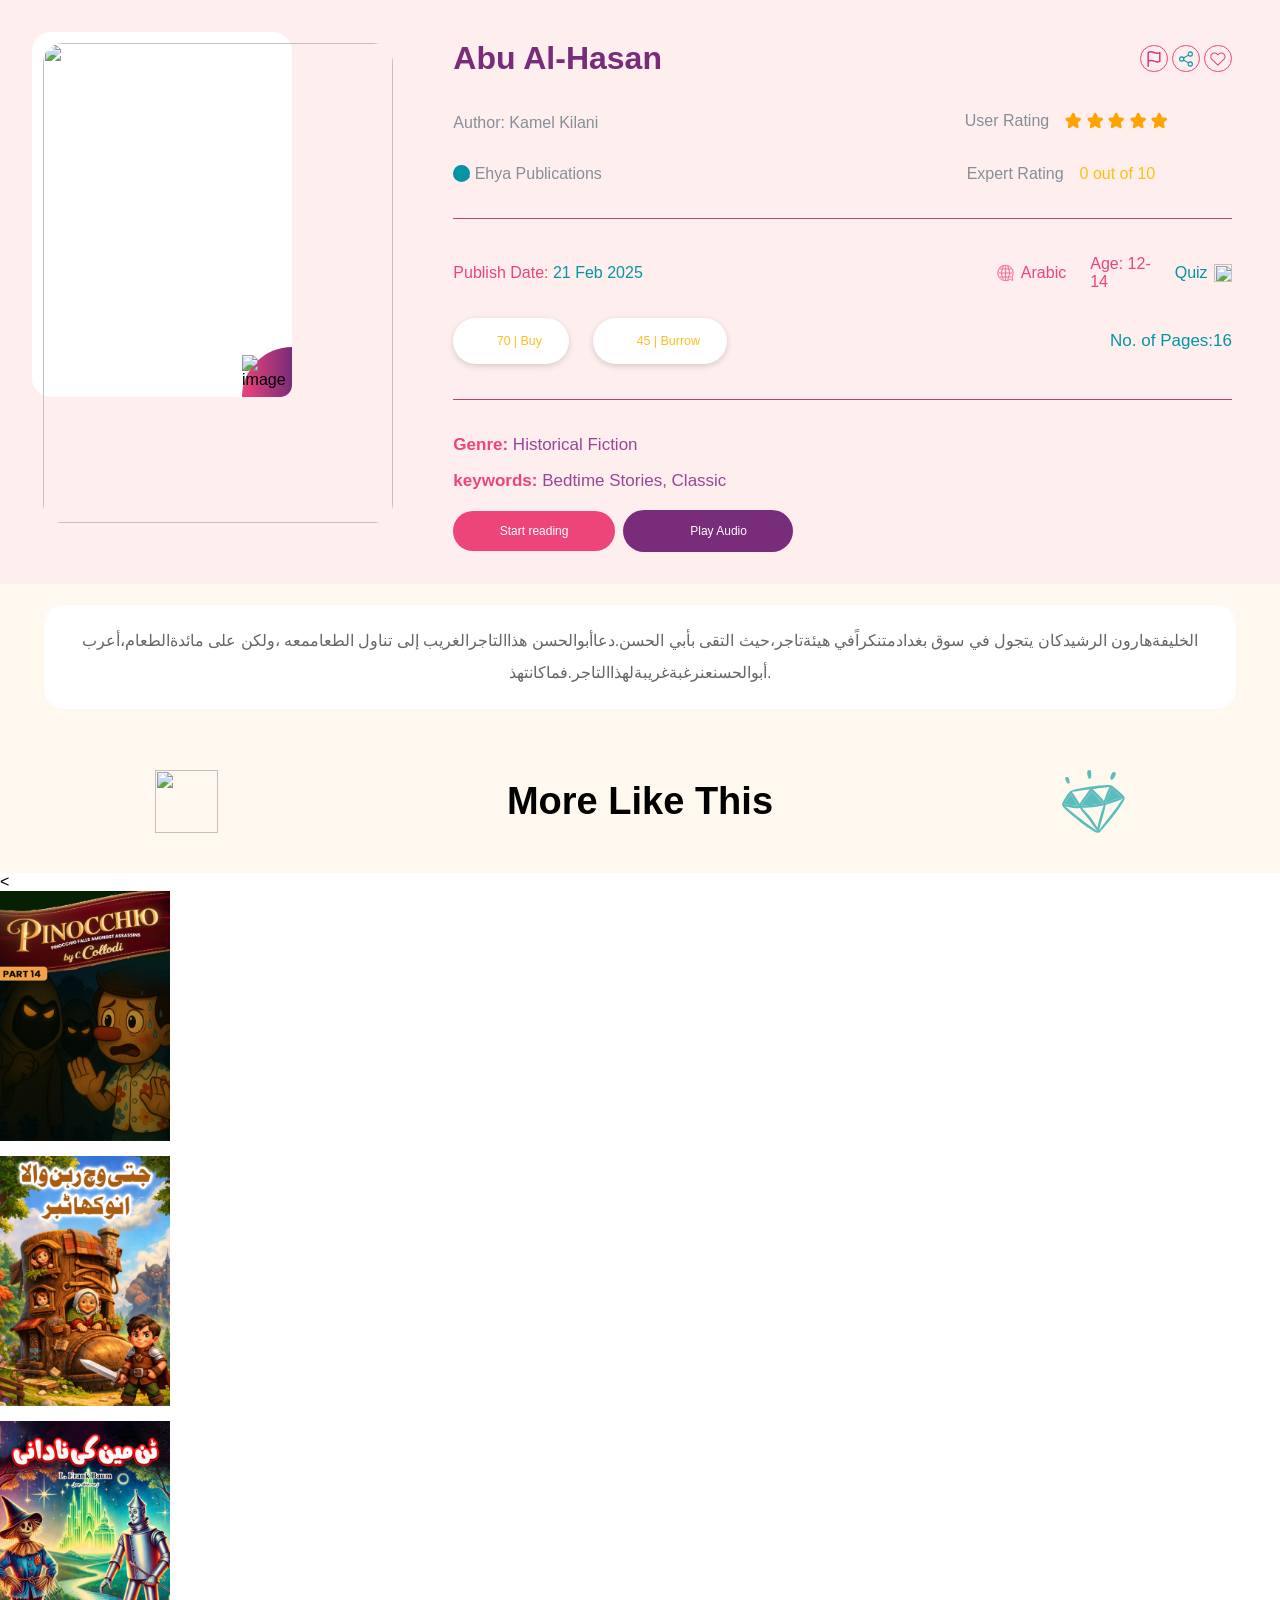
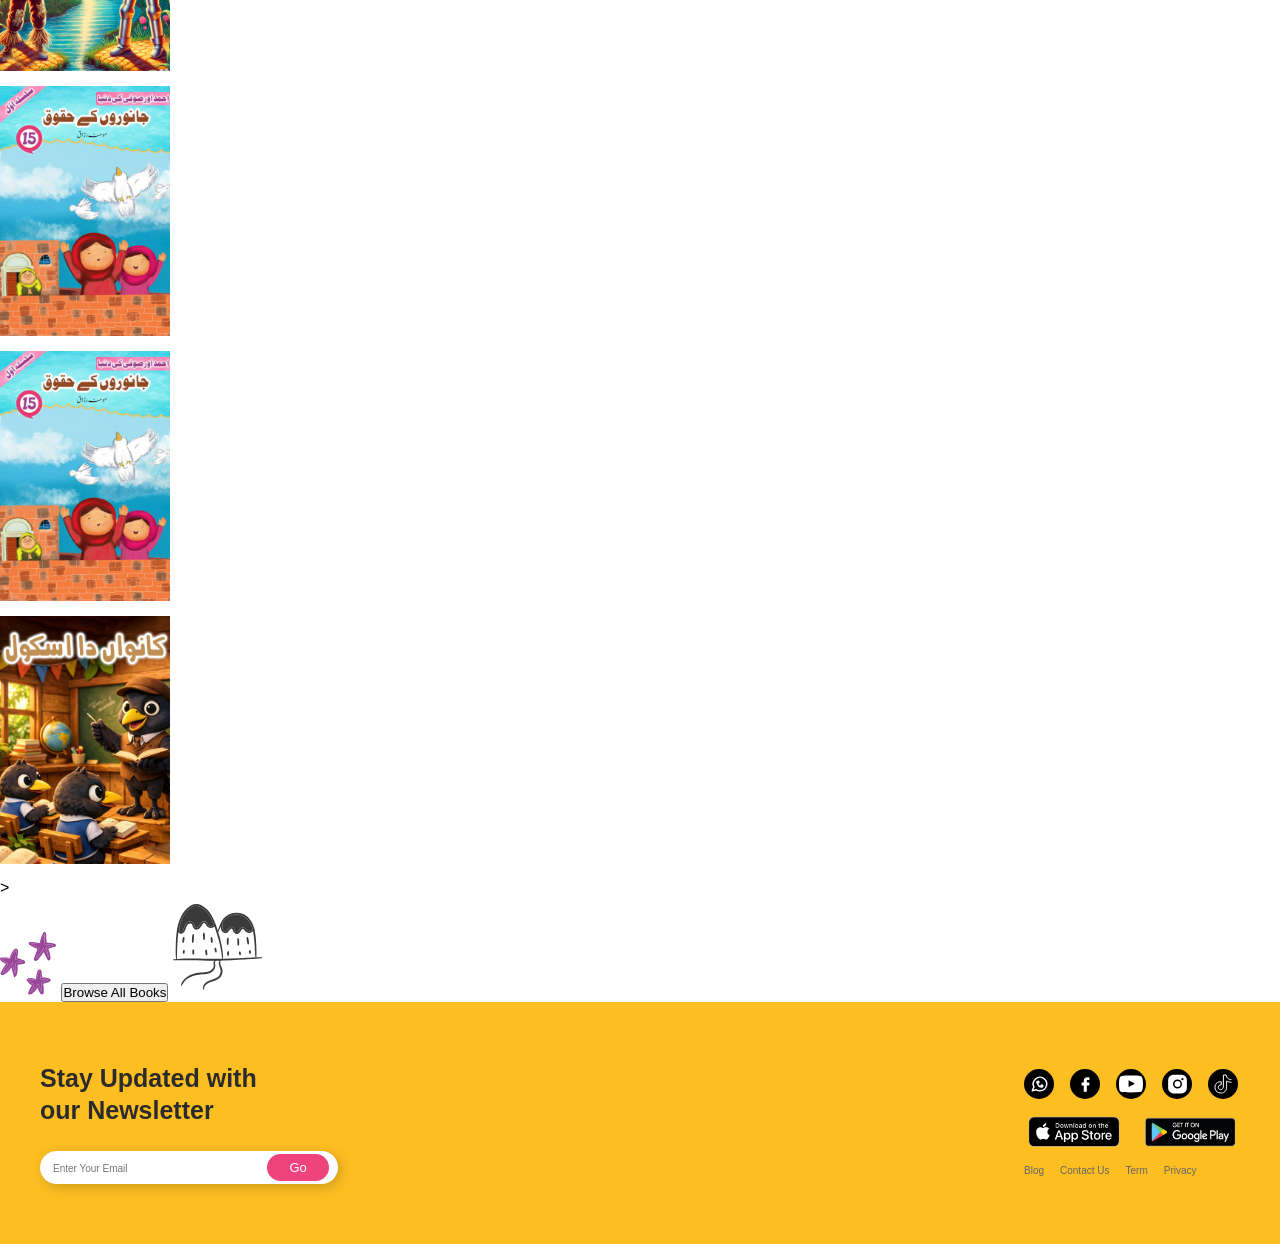
==== commit a39f1dfc: ".first  .third .remain .one-image .img-box .arrow-in-out .btn-last-div" ====
--- a/index.html
+++ b/index.html
@@ -442,7 +442,7 @@
         </div>  
 
         <div class="one-image">
-          <img src="/One.jpg" height="250px" width="170px" class="first" />
+          <img src="/One.jpg " height="250px" width="170px" class="first" />
           <div class="logo-container">
             <div
               style="
--- a/style.css
+++ b/style.css
@@ -43,53 +43,92 @@
     border-top-left-radius: 64.22px;
 
 }
-
-/* 
 .card2 {
-    padding-top: 3rem;
+    padding-top: .5rem;
     padding-right: 1rem;
     display: flex;
     flex-direction: column;
-    gap: 2rem;
-}
-.card2 h1{
-    color:#782c79;
+    gap: 2.2rem;
+}
+
+.card2 h1 {
+    color: #782c79;
     font-weight: 700;
-}
-.card2-card1{
+    font-size: 32px;
+}
+
+.card2-card1 {
     display: flex;
     align-items: center;
     justify-content: space-between;
-    
-
-}
-.card2-card1-sub{
+    color: #868e96;
+    font-size: 16px;
+    font-weight: 400;
+
+}
+
+.card2-card1-sub {
     display: flex;
     gap: 1rem;
     padding-right: 4rem;
 
 }
-.svg-div{
+
+.card2-card1-sub2 {
+    display: flex;
+    gap: 1rem;
+    padding-right: 4.8rem;
+
+}
+
+
+
+
+
+
+
+
+.card2-card1 span {
+    background-color: #0395a4;
+    border-radius: 100%;
+    color: #0395a4;
+}
+
+#line {
+    border: none;
+    border-top: 0.8px solid #c2406a;
+}
+
+.svg-div {
     display: inline-flex;
     border: 1px solid #ed447a;
     border-radius: 100%;
     padding: 0.3rem;
-}
-#logo-cont{
+    cursor: pointer;
+}
+
+#logo-cont {
     height: .5rem;
     width: .5rem;
 }
-#para1{
+
+#para1 {
     color: #ffc107;
 }
- */
+
 .container {
     background: #fdbe22;
-     padding: 60px 40px; 
+    padding: 60px 40px;
     height: auto;
     display: flex;
     justify-content: space-between;
     align-items: center;
+}
+
+#heading-two {
+    color: #782c79;
+    font-weight: 700;
+    font-size: 32px;
 }
 
 .card-one {
@@ -161,6 +200,301 @@
 
 }
 
+.link {
+    font-size: 10px;
+    font-weight: 500;
+    text-decoration: none;
+    color: #656464;
+}
+
+.card-two {
+
+    display: flex;
+    flex-direction: column;
+    gap: 0.8rem;
+}
+
+
+
+.card2-card2-sub {
+    display: flex;
+    align-items: center;
+    justify-content: space-between;
+    color: #ed447a;
+    font-size: 16px;
+    font-weight: 400;
+}
+
+.card2-card2 span {
+    color: #0395a4;
+}
+
+.card2-card2-sub-div {
+    display: flex;
+    align-items: center;
+    gap: 1.5rem;
+}
+
+.align-text-img {
+    display: flex;
+    align-items: center;
+    gap: 0.4rem;
+}
+
+.btn-div {
+    display: flex;
+    align-items: center;
+    gap: 1.5rem;
+}
+
+.btn {
+    background-color: white;
+    border: none;
+    color: #fdbe22;
+    padding: 1rem 1.7rem;
+    cursor: pointer;
+    font-size: 12.5px;
+    display: flex;
+    align-items: center;
+    justify-content: center;
+    gap: 0.2rem;
+    border-radius: 32px;
+    box-shadow: 0 2.31px 6.17px #00000026;
+}
+
+.card2-card2-sub2 {
+    display: flex;
+    align-items: center;
+    justify-content: space-between;
+}
+
+.card2-card2-sub2 span {
+    font-size: 17px;
+}
+
+.card2-card2 {
+    display: flex;
+    flex-direction: column;
+    gap: 1.7rem;
+}
+
+.card2-card3 {
+    display: flex;
+    align-items: center;
+    justify-content: space-between;
+
+}
+
+.card2-card3 span {
+    color: #ed447a;
+    font-weight: 700;
+}
+
+.card2-card3 p {
+    color: #994699;
+    font-weight: 500;
+    font-size: 17px;
+}
+
+#none {
+    display: none;
+}
+
+.contact {
+    text-decoration: none;
+    color: white;
+    padding: 0.8rem 2.9rem;
+    background-color: #ed447a;
+    font-size: 12px;
+    cursor: pointer;
+    border-radius: 34px;
+    margin-top: -1rem;
+}
+
+.contact2 {
+    text-decoration: none;
+    color: white;
+    padding: 0.8rem 2.9rem;
+    background-color: #782c79;
+    font-size: 12px;
+    cursor: pointer;
+    border-radius: 34px;
+    display: flex;
+    align-items: center;
+    gap: 5px;
+    margin-top: -1rem;
+
+}
+.contact3{
+    text-decoration: none;
+    color: white;
+    width: auto;
+    width: 84vw;
+    background: linear-gradient(90deg, #ed447a 0%, #782c79 100%);
+    font-size: 18px;
+    display: flex;
+    align-items: center;
+    justify-content: center;
+    cursor: pointer;
+    border-radius: 34px;
+    height: 56px;
+
+
+}
+.last-btn{
+      background-color: white;
+      padding: 0.5rem 1rem;
+       position: fixed;
+       bottom: 0;
+       left: 0;
+       right: 0;
+       display: flex;
+       align-items: center;
+       gap: 1rem;
+       visibility: hidden;
+
+}
+.last-btn-span{
+       background: linear-gradient(90deg, #ed447a 0%, #782c79 100%);
+    border-radius: 100%;
+    padding: .8rem;
+    display: inline-flex;
+}
+.btn-div2 {
+    display: flex;
+    align-items: center;
+    gap: .5rem;
+}
+
+
+.card2-card1-main {
+    display: flex;
+    flex-direction: column;
+    gap: 2rem;
+}
+
+
+.grid-main {
+    display: none;
+
+}
+
+#age2 {
+    display: none;
+}
+
+/* urdu */
+
+.urdu-div{
+    background-color: #fff8ee;
+    color: #666;
+    padding: 21px 10px;
+    min-height: 100%;
+    font-family: Jameel Noori Nastaleeq, system-ui, arial, sans-serif;
+    font-size: 16px;
+    font-weight: 400;
+    margin: 0;
+    line-height: 2;
+    text-align: center;
+    box-sizing: border-box;
+    display: grid;
+    place-items: center;
+}
+.urdu-para{
+   width: 90vw;
+   background: white;
+   border-radius: 20px;
+   padding: 20px;
+}
+.svg-h2-align {
+    display: flex;
+    align-items: center;
+    justify-content: space-around;
+    padding:40px 10px;
+    background-color: #fff8ee;
+
+}
+.svg-h2-align h2{
+    font-size: 38px;
+}
+.container {
+    background: #fdbe22;
+     padding: 60px 40px; 
+    height: auto;
+    display: flex;
+    justify-content: space-between;
+    align-items: center;
+}
+
+.card-one {
+    display: flex;
+    flex-direction: column;
+    gap: 1.5rem;
+
+}
+
+.card-one h2 {
+    font-size: 25px;
+    font-weight: 700;
+    line-height: 1.3;
+    color: #2c2b2b;
+}
+
+#btn {
+    color: #fff;
+    cursor: pointer;
+    width: auto;
+    font-weight: 400;
+    background-color: #ef437b;
+    font-size: 13px;
+    border: none;
+    border-radius: 32px;
+    padding: 6px 22px;
+}
+
+#input {
+    color: #656464;
+    width: 200px;
+    border: none;
+    border-radius: 30px;
+    padding: 0 10px;
+    font-weight: 400;
+    font-size: 10px;
+    line-height: 24px;
+    outline: none;
+
+}
+
+.input-btn {
+    cursor: pointer;
+    background: #fff;
+    border-radius: 30px;
+    padding: 3px;
+    display: flex;
+    gap: 1rem;
+    width: 100%;
+    box-shadow: 3px 3px 12px #06060630;
+}
+
+.align-sub-card {
+    display: flex;
+    flex-direction: row;
+    gap: 1rem;
+
+}
+
+.img-div {
+    cursor: pointer;
+    background: #000;
+    border-radius: 50%;
+    justify-content: center;
+    align-items: center;
+    width: 30px;
+    height: 30px;
+    display: inline-flex;
+
+}
+
 .link{
     font-size: 10px;
     font-weight: 500;
@@ -174,53 +508,65 @@
     gap: 0.8rem;
 }
 @media(max-width:1024px) {
-    .image-container {
+  .image-container {
         background-size: contain;
         height: 250px;
         width: 200px;
         padding: 0%;
 
-
-    }
-    
-/* comment */
+    }
+
+
     .card1 {
         display: flex;
-        justify-content: center;    
-    }
-
-
-
-}
-
-@media(max-width:768px) {
+        justify-content: center;
+    }
+
+    #container-img h2 {
+        font-size: 32px;
+        padding: 2rem;
+    }
+
+
+
+    #heading-two {
+        font-size: 27px;
+    }
+
+}
+@media(max-width:800px) {
     .sound-icon {
         height: 15px;
-
+    }
+    .grid {
+        display: flex;
+        flex-direction: column;
+        gap: 1rem;
     }
 
     .sound-image {
         width: 40px;
         height: 40px;
     }
-
+.urdu-div{
+    text-align: right;
+    
+}
     .card1 {
         border-radius: 9.19px;
-        width: 150px;
-        height: 220px;
+        width: 190px;
+        height: 260px;
         padding: 8.51px;
     }
 
     .Al-Hasan-image {
-        width: 137px;
-        height: 205px;
+        width: 175px;
+        height: 245px;
         border-radius: 9px;
     }
 
-    .grid {
-        display: flex;
-        align-items: center;
-        justify-content: center;
+    #container-img h2 {
+        font-size: 17px;
     }
 
     .container {
@@ -231,7 +577,130 @@
         align-items: flex-start;
     }
 
+    #none {
+        display: flex;
+    }
+
     .card-one h2 {
-        font-size: 16px;
-    }
-}+        font-size: 22px;
+    }
+
+    #heading-two {
+        font-size: 23px;
+    }
+
+    #age {
+        display: none;
+    }
+
+    .card2-card2-sub {
+        display: flex;
+        flex-direction: column;
+        gap: 1rem;
+        align-items: flex-start;
+    }
+
+    .card2-card2-sub2 {
+        display: flex;
+        flex-direction: column;
+        gap: 1rem;
+        align-items: flex-start;
+
+    }
+
+    #age2 {
+        display: flex;
+        color: #ed447a;
+    }
+
+    .card2-card1-main {
+        display: none;
+
+    }
+
+    .grid-main {
+        display: flex;
+        flex-direction: column;
+        gap: 1.2rem;
+        background-color: #fee;
+        padding: 2rem;
+    }
+
+    #abu-svg {
+        display: none;
+    }
+
+    .alin {
+        display: grid;
+        place-items: center;
+    }
+
+    .contact2 {
+        display: none;
+    }
+    .contact{
+        display: none;
+    }
+    .last-btn{
+        visibility: visible;
+
+    }
+    .span-para {
+        display: flex;
+        gap: 2rem;
+
+    }
+    .svg-h2-align{
+        padding: 30px 10px;
+    }
+    .svg-h2-align h2{
+    font-size: 26px;
+}
+.diamond{
+    height: 45px;
+    width: 45px;
+}
+   .remain{
+    display: none;
+   }   
+
+} 
+@media(max-width:600px) {
+.contact3{
+    width:67vw ;
+}
+.third{
+   display: none;
+}
+.btn-last{
+    padding: 10px 20px;
+    margin-top: 25px;
+    font-size: 14px;
+}
+.valley-image{
+    height: 60px;
+    width: 50px;
+}
+.valley-image2{
+    height: 60px;
+    width: 50px;
+}
+}
+@media(max-width:370px) {
+.first{
+    height: 180px;
+    width: 120px;
+}
+
+
+}
+
+@media(max-width:370px) {
+.contact3{
+    width: 60vw;
+}
+}
+
+
+
+
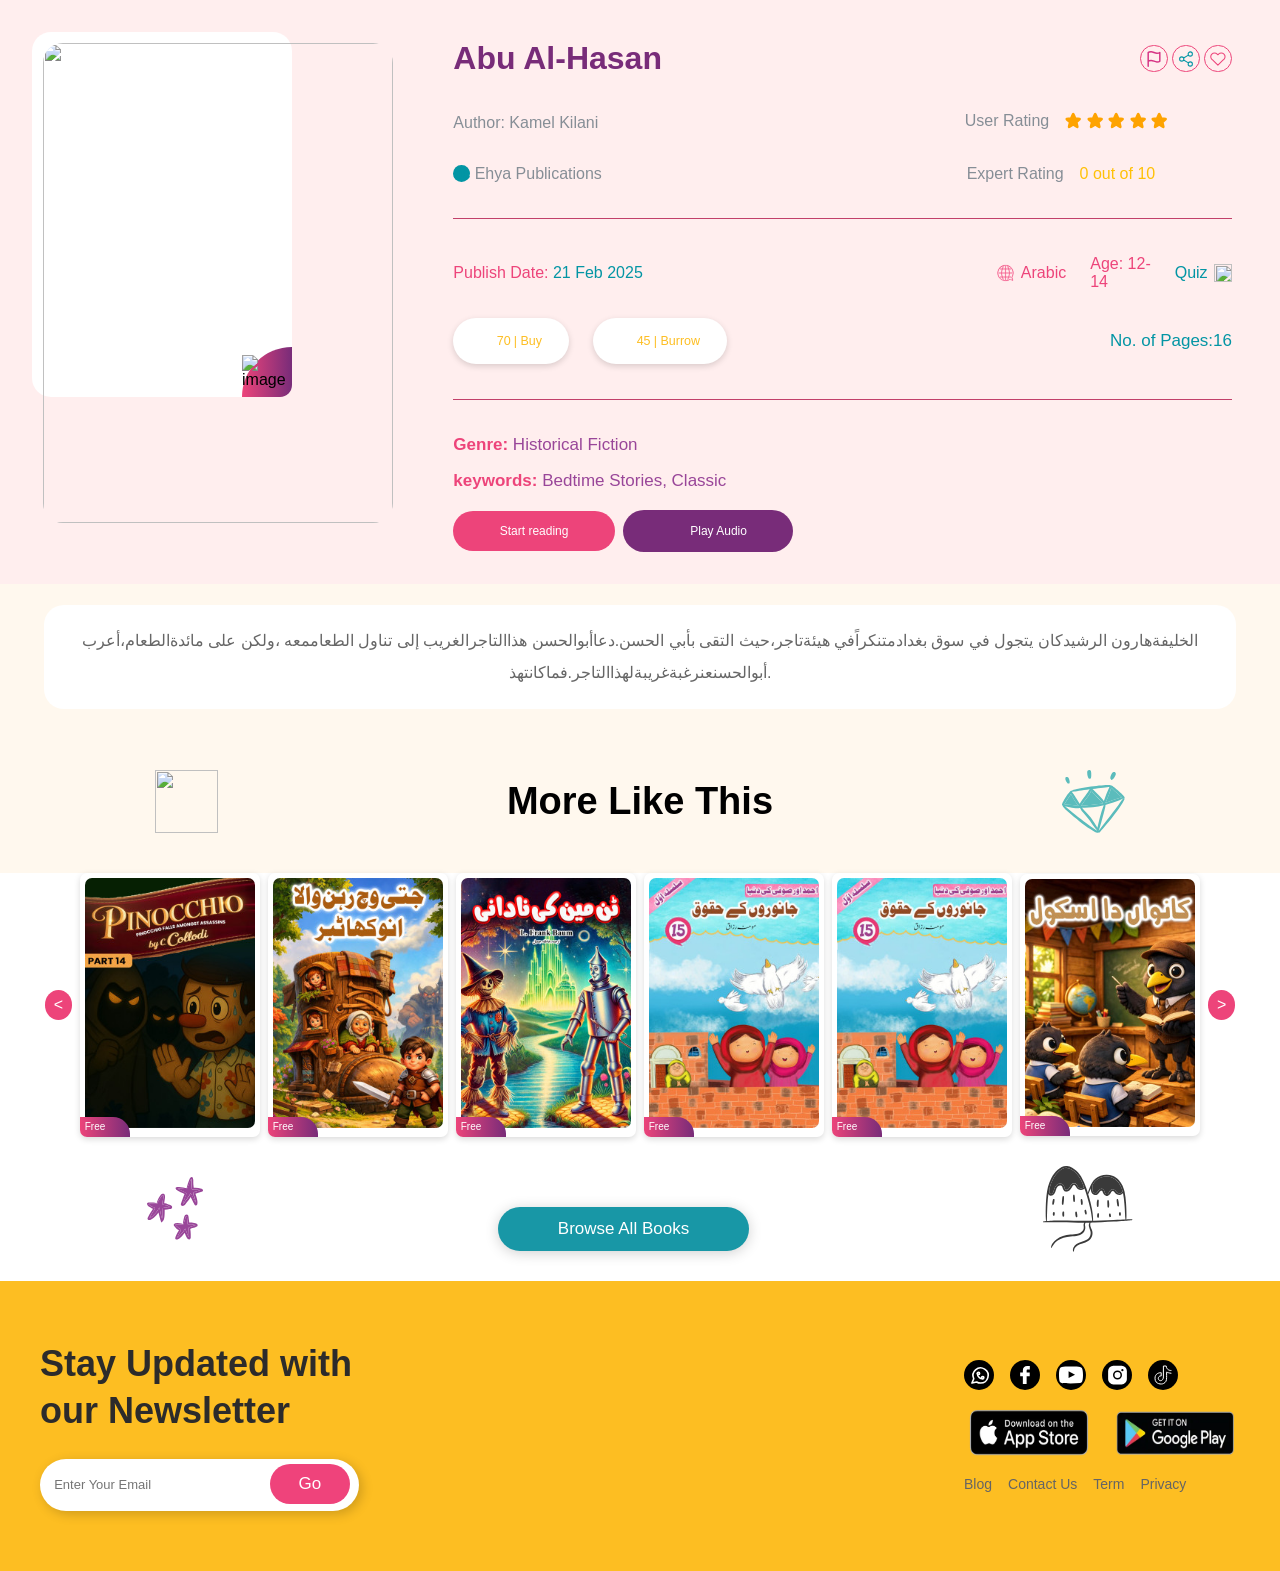
==== commit f47aadff: ".link .img .img .img .img .img .img" ====
--- a/index.html
+++ b/index.html
@@ -607,13 +607,13 @@
 <div class="align-sub-card">
 
 <div class="img-div">
-  <img alt="WhatsApp"  width="24" height="24"
+  <img alt="WhatsApp"  width="27" height="27"
   style="filter: invert(100%);"
   src="/whatsapp-svgrepo-com.svg">
 </div>
 
 <div class="img-div">
-  <img alt="WhatsApp"  width="21" height="21"
+  <img alt="WhatsApp"  width="26" height="26"
   style="filter: invert(100%);"
   src="/facebook-svgrepo-com.svg">
 </div>
@@ -639,8 +639,8 @@
 </div>
 <div class="align-sub-card">
 
-<img src="/app-store-btn.webp" height="40" width="100">
-<img src="/google-play-btn.webp" height="40" width="100">
+<img src="/app-store-btn.webp" height="60" width="130">
+<img src="/google-play-btn.webp" height="60" width="130">
 
 </div>
 <div class="align-sub-card">
--- a/style.css
+++ b/style.css
@@ -50,7 +50,7 @@
     flex-direction: column;
     gap: 2.2rem;
 }
-
+ 
 .card2 h1 {
     color: #782c79;
     font-weight: 700;
@@ -80,6 +80,81 @@
     padding-right: 4.8rem;
 
 }
+/* image align container */
+
+.img-box {
+    display: flex;
+    align-items: center;
+    justify-content: center;
+    gap: 8px;
+    box-sizing: border-box;
+}
+
+
+.one-image {
+    background-color: #fff;
+    border-radius: 7px;
+    height: fit-content;
+    width: fit-content;
+    position: relative;
+    box-sizing: border-box;
+    box-shadow: 0 2.31px 6.17px #00000026;
+}
+
+.first {
+    border-radius: 7px;
+    margin: 5px;
+}
+
+.logo-container {
+    width: 50px;
+    height: 20px;
+    justify-content: center;
+    display: inline-flex;
+    position: absolute;
+    bottom: 0;
+    left: 0;
+    background: linear-gradient(90deg, #ed447a 0%, #782c79 100%);
+    border-top-right-radius: 17px;
+    border-bottom-left-radius: 7px;
+}
+
+.arrow-in-out {
+    color: white;
+    background: #ed447a;
+    padding: 6px 9px;
+    border-radius: 100%;
+    cursor: pointer;
+}
+
+.btn-last{
+    background-color: #1897a6;
+    cursor: pointer;
+    color: #fff;
+    font-size: 17px;
+    font-weight: 500;
+    border: none;
+    padding: 12px 60px;
+    margin-top: 70px;
+    margin-bottom: 30px;
+    border-radius: 47px;
+    box-shadow: 0 2px 14px #06060630;
+    transition: all ease 0.6s;
+}
+.btn-last:hover{
+       background-color: #27abb9;
+}
+.btn-last-div{
+    display: flex;
+    align-items: center;
+    justify-content: space-around;
+}
+/* image */
+
+
+
+
+
 
 
 
@@ -417,6 +492,37 @@
 .svg-h2-align h2{
     font-size: 38px;
 }
+.img-div {
+    cursor: pointer;
+    background: #000;
+    border-radius: 50%;
+    justify-content: center;
+    align-items: center;
+    width: 30px;
+    height: 30px;
+    display: inline-flex;
+
+}
+
+.link{
+    font-size: 14px;
+    font-weight: 500;
+    text-decoration: none;
+    color: #656464;
+}
+.card-two{
+
+    display: flex;
+    flex-direction: column;
+    gap: 0.8rem;
+}
+/* footer */
+
+#para1 {
+    color: #ffc107;
+}
+
+
 .container {
     background: #fdbe22;
      padding: 60px 40px; 
@@ -434,7 +540,7 @@
 }
 
 .card-one h2 {
-    font-size: 25px;
+    font-size: 36px;
     font-weight: 700;
     line-height: 1.3;
     color: #2c2b2b;
@@ -446,20 +552,22 @@
     width: auto;
     font-weight: 400;
     background-color: #ef437b;
-    font-size: 13px;
+    font-size: 17px;
     border: none;
     border-radius: 32px;
     padding: 6px 22px;
-}
-
+    height: 40px;
+    max-width: 130px;
+    min-width: 80px;
+}
 #input {
     color: #656464;
     width: 200px;
     border: none;
     border-radius: 30px;
-    padding: 0 10px;
+    padding: 0.7rem;
     font-weight: 400;
-    font-size: 10px;
+    font-size: 13px;
     line-height: 24px;
     outline: none;
 
@@ -482,31 +590,10 @@
     gap: 1rem;
 
 }
-
-.img-div {
-    cursor: pointer;
-    background: #000;
-    border-radius: 50%;
-    justify-content: center;
-    align-items: center;
-    width: 30px;
-    height: 30px;
-    display: inline-flex;
-
-}
-
-.link{
-    font-size: 10px;
-    font-weight: 500;
-    text-decoration: none;
-    color: #656464;
-}
-.card-two{
-
-    display: flex;
-    flex-direction: column;
-    gap: 0.8rem;
-}
+.link
+
+
+
 @media(max-width:1024px) {
   .image-container {
         background-size: contain;
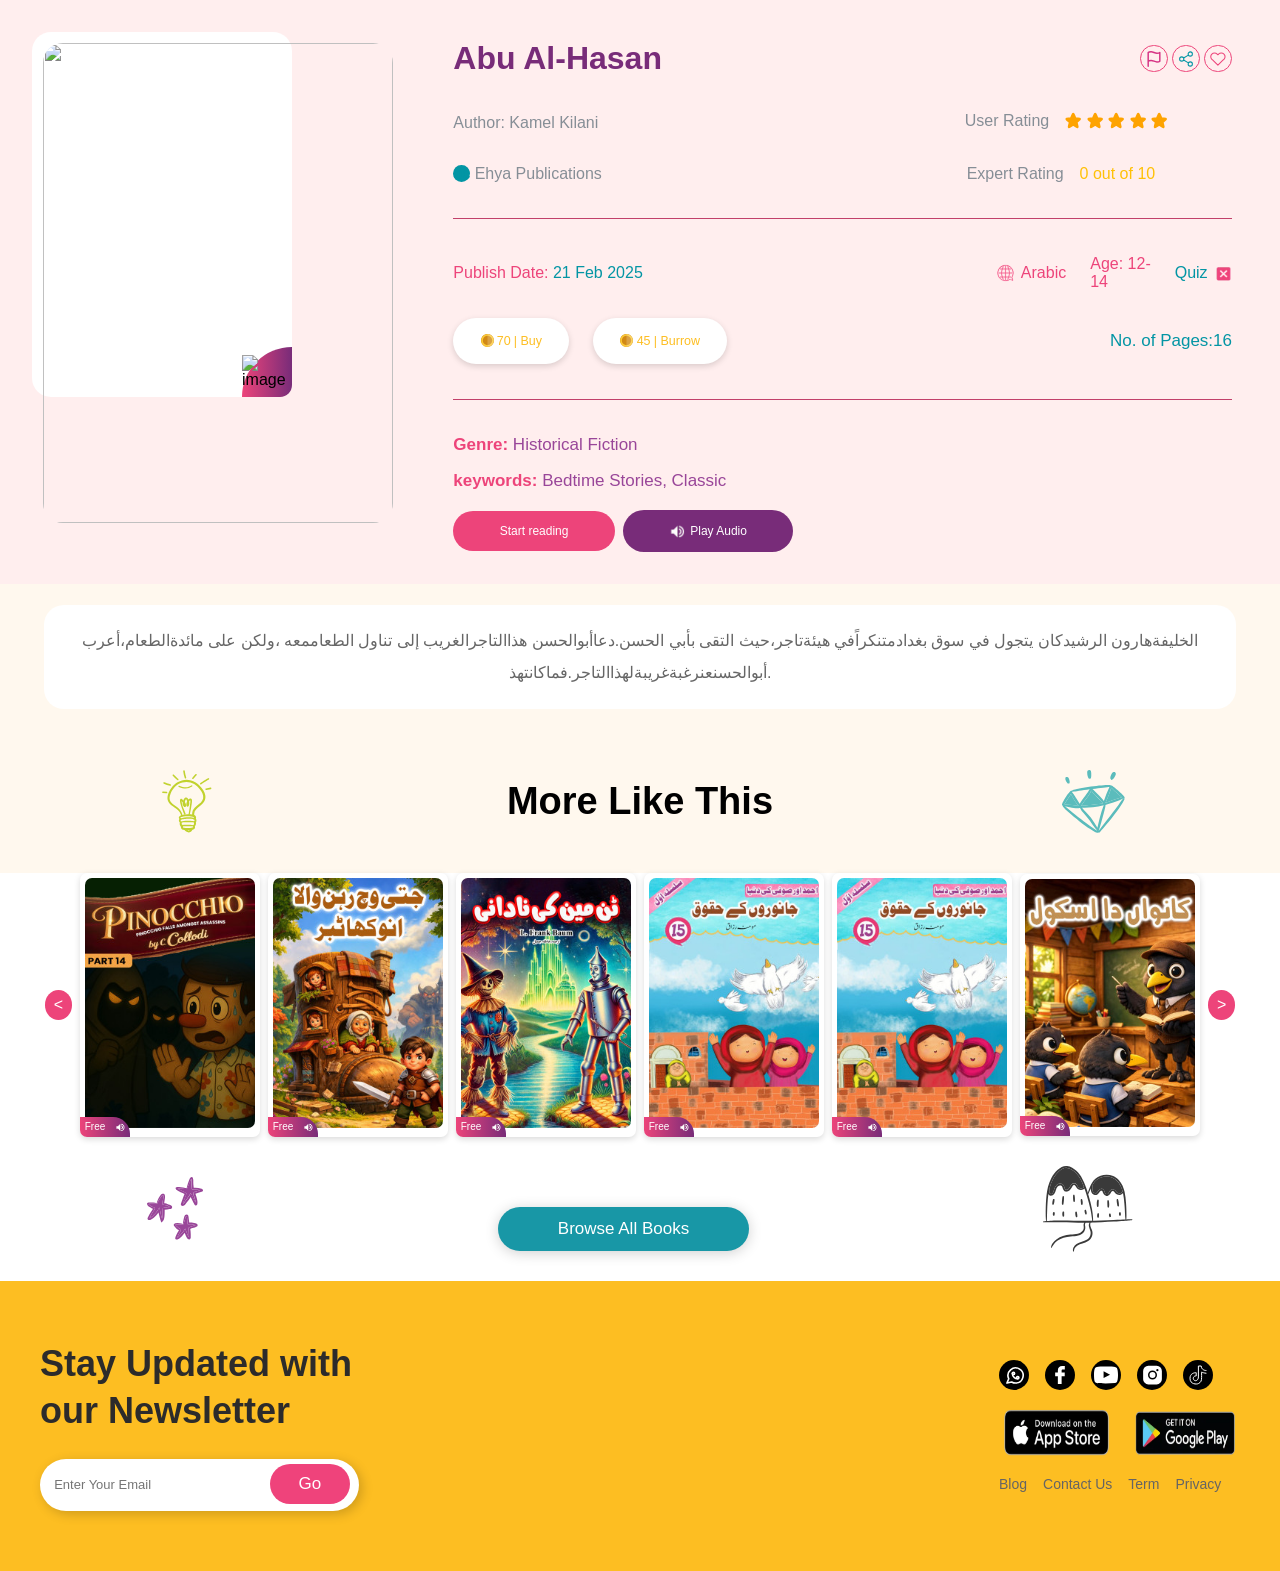
==== commit e8b0ab01: "img .img .img .img .img" ====
--- a/index.html
+++ b/index.html
@@ -639,8 +639,8 @@
 </div>
 <div class="align-sub-card">
 
-<img src="/app-store-btn.webp" height="60" width="130">
-<img src="/google-play-btn.webp" height="60" width="130">
+<img src="/app-store-btn.webp" height="60" width="115">
+<img src="/google-play-btn.webp" height="60" width="110">
 
 </div>
 <div class="align-sub-card">
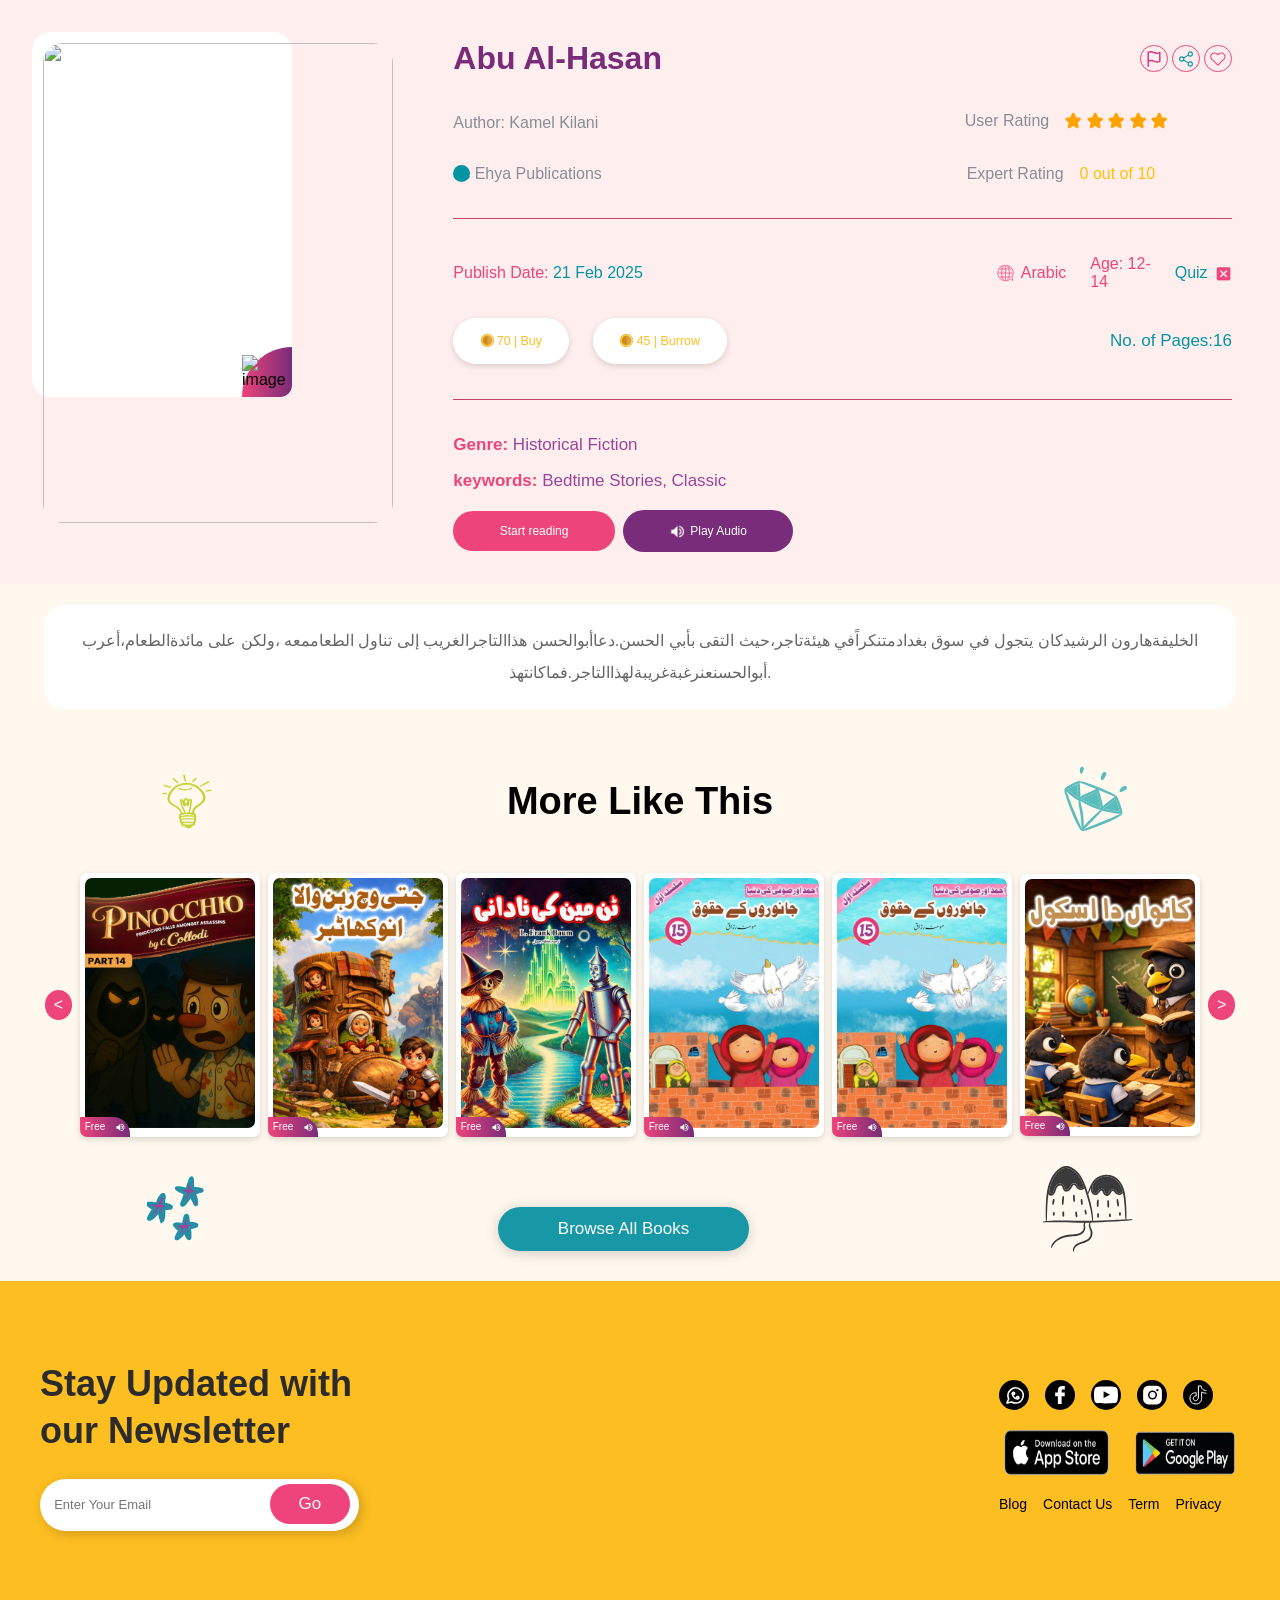
==== commit f9ae5c9f: ".svg .diamond .diamond2 .svg  .container .link .last-btn-span .img-box .btn-last-div .sound-image .c" ====
--- a/index.html
+++ b/index.html
@@ -411,13 +411,13 @@
       </div>
 
   <div class="svg-h2-align">
-        <img src="/illustration-bulb.svg" height="63" width="63"  class="diamond" />
+        <img src="/illustration-bulb.svg" height="63" width="63"  class="diamond2" />
         <h2>More Like This</h2>
         <svg
           xmlns="http://www.w3.org/2000/svg"
           height="63"
           width="63"
-          fill="none"
+          fill="#782c79"
           viewBox="0 0 76 76"
           class="diamond"
         >
@@ -578,7 +578,7 @@
         </div>
       </div>
       <div class="btn-last-div">
-      <svg xmlns="http://www.w3.org/2000/svg" width="57" height="67" fill="none" viewBox="0
+      <svg xmlns="http://www.w3.org/2000/svg" width="57" height="67" fill="#1897a6" stroke="#1897a6" viewBox="0
        0 39 44" class="valley-image2"><path fill="#994699" d="M38.237 9.257a1 1 0 0 0-.34-.51l-.37-.18-.2-.1-.25-.06-.5-.14-.35-.08c-.35-.07-.7-.15-1.05-.2a16.5 16.5 0 0 0-2.07-.2h-1.15v-.11l-.06-.45-.09-.88c-.07-.57-.1-1.14-.13-1.68s0-1.07 0-1.61c0-.28 0-.54-.06-.82s0-.25-.06-.43a4 4 0 0 0-.18-.63.89.89 0 0 0-.77-.66 1.3 1.3 0 0 0-.94.43q-.21.202-.36.45a4 4 0 0 0-.18.36c-.09.21-.16.41-.23.59-.51 1.46-.9 2.55-1.1 3.19a9.2 9.2 0 0 0-.65 2.66h-.06c-.42-.06-1.13-.18-2.4-.48a16.5 16.5 0 0 0-2.82-.45h-1.1300000000000001a5.5 5.5 0 0 0-.82.23.74.74 0 0 0-.36.67c.022.294.146.57.35.78q.184.19.4.34l.29.21q.56.384 1.16.7c.81.44 1.69.83 2.58 1.27l.66.34.32.18.28.17s.07 0 0 .08c-.07.2-.14.4-.22.6-.38 1-.78 2.12-1.2 3.23l-.62 1.69-.16.43-.09.25a2 2 0 0 0-.08.33 1.21 1.21 0 0 0 .61 1.42 1.25 1.25 0 0 0 1 0c.08 0 .16-.06.25-.11l.17-.09a3 3 0 0 0 .3-.2q.482-.404.87-.9c.49-.59 1-1.19 1.45-1.82s.92-1.27 1.37-1.94c.22-.32.45-.68.64-1 .16.31.73 1.48 1.1 2.25l.82 1.67.21.44c.14.27.27.57.42.82a1.11 1.11 0 0 0 1.06.61 1 1 0 0 0 .63-.29 1.08 1.08 0 0 0 .31-.65q.101-.459.09-.93v-.65a13 13 0 0 0-.37-2.1c-.17-.67-.38-1.32-.58-1.95s-.3-1-.45-1.46l.47-.17 1-.35c.36-.12.7-.23 1.05-.33l1.23-.36.52-.13.45-.17a1 1 0 0 0 .42-.42 1 1 0 0 0-.03-.7m-2 .27h-.08l-.9.25-1.08.34-1.07.35-.27.1-.14.05-.18.06a1.23 1.23 0 0 0-.75.73 1.4 1.4 0 0 0 0 .46c0 .07 0 .15.05.23l.05.18.14.49.3.95c.2.63.39 1.26.55 1.89q.252.926.34 1.88v.35c-1.06-2.18-2.14-4.36-3.19-6.51-.41.68-.81 1.39-1.23 2.05-.22.37-.42.67-.64 1-.42.64-.86 1.27-1.31 1.88s-.93 1.2-1.4 1.77q-.302.396-.68.72c-.3.22-.21.13-.23.15 0-.08.16-.47.26-.73.2-.58.41-1.14.61-1.7.4-1.13.79-2.21 1.17-3.25.11-.33.23-.65.35-1l.13-.36.06-.19-.17-.11-.64-.41-.39-.24-.36-.19-.71-.35c-.93-.45-1.81-.81-2.58-1.21a12 12 0 0 1-1.07-.62l-.21-.15a.14.14 0 0 1-.06-.07c0-.07.08-.07.13-.08h.8500000000000001a23 23 0 0 1 2.69.28 9.4 9.4 0 0 0 2.48.1c.45-.08.55-.17.55-.26s-.06-.09-.2-.13c.489-.773.891-1.598 1.2-2.46.27-.62.7-1.69 1.26-3.13q.14-.407.37-.77a.34.34 0 0 1 .15-.07c.06 0 .07.09.08.14v.1q.009.16 0 .32v2.34c0 .56 0 1.16.09 1.76l.09.91.06.47c0 .26.08.52.11.79v.32s0 .08.06.07h2.12q.972.047 1.93.21c.32.06.64.12 1 .2h.21s.04.08.01.1zM17.177 20.857a1.3 1.3 0 0 0-.36-.67 1.3 1.3 0 0 0-.32-.25l-.25-.14c-.25-.13-.51-.25-.77-.36a15 15 0 0 0-1.55-.58c-.52-.16-1-.3-1.55-.41l-.38-.07h-.17v-.46l.09-.67c.08-.45.16-.89.23-1.33a8.7 8.7 0 0 0 .13-2.64 2.5 2.5 0 0 0-.19-.73 1.2 1.2 0 0 0-.73-.65 1.46 1.46 0 0 0-.85 0 1.7 1.7 0 0 0-.65.34 3.5 3.5 0 0 0-.72.83c-.19.25-.35.49-.5.72q-.675 1.049-1.2 2.18a10 10 0 0 0-.73 2.17q-.012.15 0 .3a10.8 10.8 0 0 0-2.37-.46c-.37 0-.9-.07-1.56-.08h-1.7600000000000002a1.16 1.16 0 0 0-.9.5 1 1 0 0 0 0 .94q.113.238.28.44c.08.08.15.18.23.27.333.38.713.716 1.13 1q.654.433 1.36.77l.74.33.14.06h.06c.06 0 0 .05 0 .07s0 0-.13.18-.38.55-.56.83c-.37.55-.74 1.14-1.11 1.75s-.72 1.25-1.07 1.91l-.51 1q-.108.199-.19.41c-.06.157-.097.323-.11.49a1.06 1.06 0 0 0 .36.85 1.13 1.13 0 0 0 .94.21h.27l.23-.06.33-.11a5.4 5.4 0 0 0 1.16-.65 18 18 0 0 0 1.87-1.65 23 23 0 0 0 1.7-1.87l.64-.81.06.28c.13.6.27 1.22.42 1.83s.31 1.22.49 1.82l.35 1.16.56 1.74.53-.4q.275-.192.52-.42c.187-.19.343-.41.46-.65q.215-.385.33-.81.263-.96.37-1.95.16-1.861.13-3.73v-.85l1.61-.17 1.72-.2q.23.014.46 0l.28-.06q.192-.056.37-.15a1.29 1.29 0 0 0 .64-1.34m-3.68.48-1.9.2a1 1 0 0 0-.69.37 1.27 1.27 0 0 0-.18.79v.95a33 33 0 0 1-.14 3.6q-.09.871-.31 1.72l-.18-.64c-.17-.59-.34-1.18-.48-1.78s-.29-1.19-.42-1.78-.21-1-.31-1.56-.23-1.22-.34-1.83c-.47.7-1 1.47-1.44 2.14l-.35.48-.19.25-.37.48c-.51.62-1 1.21-1.6 1.77a17 17 0 0 1-1.71 1.53q-.406.301-.87.5l-.22.08h-.06l.05-.09q.24-.51.48-1c.34-.64.68-1.27 1-1.87s.7-1.17 1.06-1.72c.17-.28.36-.54.53-.81.06-.07.25-.39.39-.63a.73.73 0 0 0 .12-.73.65.65 0 0 0-.17-.26 1.6 1.6 0 0 0-.29-.18 1.7 1.7 0 0 0-.33-.16l-.28-.12c-.24-.1-.48-.19-.7-.3a8.5 8.5 0 0 1-1.24-.66 5 5 0 0 1-1-.78c-.08-.07-.13-.14-.2-.21l-.05-.07v-.09c0-.03.06-.05.09-.06l.55-.05c.38 0 .73-.06 1.05-.07h1.5c1.17 0 1.87.07 2.28.06s.54-.06.56-.15 0-.1-.17-.18a1 1 0 0 0 .16-.23c.2-.32.48-.93 1.09-2 .25-.44.65-1.14 1.26-2l.5-.67q.233-.329.54-.59c.08-.059.173-.1.27-.12a.4.4 0 0 1 .23 0s.06 0 .09.11q.07.205.08.42a7.8 7.8 0 0 1-.18 2.3c-.08.43-.16.87-.25 1.33 0 .23-.08.47-.11.71v.96a3.5 3.5 0 0 0 0 .65l.65.12.89.16c.47.11.94.24 1.42.39a12 12 0 0 1 1.42.56c.24.1.48.21.71.33l.11.07c.39.1-1.3.26-2.35.36"></path><path fill="#994699" d="m13.497 21.336-1.9.2a1 1 0 0 0-.69.37 1.27 1.27 0 0 0-.18.79v.95a33 33 0 0 1-.14 3.6q-.09.871-.31 1.72l-.18-.64c-.17-.59-.34-1.18-.48-1.78s-.29-1.19-.42-1.78-.21-1-.31-1.56-.23-1.22-.34-1.83c-.47.7-1 1.47-1.44 2.14l-.35.48-.19.25-.37.48c-.51.62-1 1.21-1.6 1.77a17 17 0 0 1-1.71 1.53q-.406.301-.87.5l-.22.08h-.06l.05-.09q.24-.51.48-1c.34-.64.68-1.27 1-1.87s.7-1.17 1.06-1.72c.17-.28.36-.54.53-.81.06-.07.25-.39.39-.63a.73.73 0 0 0 .12-.73.65.65 0 0 0-.17-.26q-.135-.105-.29-.18a1.7 1.7 0 0 0-.33-.16l-.28-.12c-.24-.1-.48-.19-.7-.3a8.5 8.5 0 0 1-1.24-.66 5 5 0 0 1-1-.78c-.08-.07-.13-.14-.2-.21l-.05-.07v-.09c0-.03.06-.05.09-.06l.55-.05c.38 0 .73-.06 1.05-.07h1.5c1.17 0 1.87.07 2.28.06s.54-.06.56-.15 0-.1-.17-.18a1 1 0 0 0 .16-.23c.2-.32.48-.93 1.09-2 .25-.44.65-1.14 1.26-2l.5-.67q.233-.329.54-.59a.7.7 0 0 1 .27-.12.4.4 0 0 1 .23 0s.06 0 .09.11q.07.205.08.42a7.8 7.8 0 0 1-.18 2.3c-.08.43-.16.87-.25 1.33 0 .23-.08.47-.11.71v.96a3.5 3.5 0 0 0 0 .65l.65.12.89.16c.47.11.94.24 1.42.39q.729.237 1.42.56c.24.1.48.21.71.33l.11.07c.39.1-1.3.26-2.35.36M34.647 33.267a1.26 1.26 0 0 0-.37-.61 2.1 2.1 0 0 0-.67-.44 3 3 0 0 0-.48-.17c-.6-.14-1.11-.22-1.67-.3s-1.07-.12-1.59-.15h-.97c-.13-1.08-.26-2.1-.37-3 0-.28-.07-.55-.1-.81a2.8 2.8 0 0 0-.24-.94 1.22 1.22 0 0 0-1.05-.72 1.55 1.55 0 0 0-1 .36 2.6 2.6 0 0 0-.72 1.38c-.09.37-.17.72-.24 1-.14.62-.25 1.11-.31 1.45a6.5 6.5 0 0 0-.25 2.3q-1.067-.325-2.17-.49a9.5 9.5 0 0 0-1.64-.15q-.615-.02-1.22.1-.192.025-.37.1a1.5 1.5 0 0 0-.43.21 1 1 0 0 0-.34 1.43q.11.171.25.32l.37.42c.25.29.52.59.83.89q.49.478 1.05.87.308.216.64.39l.19.09h.06q.004.03 0 .06l-.05.13a5 5 0 0 1-.34.66c-.26.46-.6.95-.89 1.49a18 18 0 0 0-.8 1.69 10 10 0 0 0-.39 1.14.9.9 0 0 0 0 .74 1 1 0 0 0 .58.47c.271.08.56.08.83 0q.223-.056.43-.15l.27-.14a6 6 0 0 0 .86-.61q.815-.64 1.55-1.37.737-.754 1.38-1.59l.32-.42.18-.25.07.17.57 1.45q.274.755.66 1.46.218.392.5.74a3 3 0 0 0 .51.48c.188.14.416.217.65.22a1.2 1.2 0 0 0 1.09-.84 2.2 2.2 0 0 0 .11-.39v-.24q.015-.235 0-.47v-1.67c0-1.09-.13-2.17-.27-3.23l-.05-.37.23-.11q.683-.27 1.39-.47c.48-.14 1-.27 1.49-.44q.381-.14.75-.3l.27-.12q.165-.075.31-.18l.28-.19a.8.8 0 0 0 .18-.23 1 1 0 0 0 .14-.65m-1.51.17h-.07l-.65.25c-.46.15-.94.27-1.43.42q-.79.213-1.55.52a4 4 0 0 0-.46.23 2.3 2.3 0 0 0-.31.18.85.85 0 0 0-.22.28 1 1 0 0 0-.08.34v.35l.06.46c.13 1 .21 2.07.25 3.12v2.05-.05a3 3 0 0 1-.36-.54 9 9 0 0 1-.61-1.33c-.54-1.36-1.07-2.72-1.61-4.06-.36.6-.72 1.26-1.1 1.83-.08.14-.21.33-.27.42l-.14.2-.29.39a15 15 0 0 1-1.27 1.47q-.665.684-1.41 1.28-.335.282-.71.51l-.15.08q.09-.3.21-.59.315-.8.72-1.56c.26-.5.56-1 .85-1.48q.234-.394.4-.82l.05-.11v-.18c0-.12.07-.24.1-.37s.09-.48.13-.72c-.22-.08-.44-.14-.64-.23l-.32-.12-.13-.06a4 4 0 0 1-.51-.3 6.7 6.7 0 0 1-.92-.73c-.29-.27-.55-.54-.81-.81s-.25-.28-.37-.4l-.08-.09a.08.08 0 0 1 0-.1.4.4 0 0 1 .15-.07 1 1 0 0 1 .22-.07 6 6 0 0 1 1.05-.14c.64 0 1.17 0 1.53.05 2.09.14 2.51 0 2.53-.13s0-.09-.1-.13c.14-.1.37-.55.88-2.23.1-.32.24-.8.41-1.41.09-.31.18-.64.29-1a1.5 1.5 0 0 1 .42-.81.42.42 0 0 1 .29-.1c.06 0 .09 0 .14.13q.147.697.19 1.41c.12 1.25.27 2.63.42 4.1h1.96c.49 0 1 .08 1.5.16q.762.105 1.51.29.154.036.3.1s.03.11.01.12"></path><path fill="#994699" d="M33.127 33.387v.05h-.07l-.65.25c-.46.15-.94.27-1.43.42q-.79.214-1.55.52a4 4 0 0 0-.46.23 2.3 2.3 0 0 0-.31.18.85.85 0 0 0-.22.28 1 1 0 0 0-.08.34v.35l.06.46c.13 1 .21 2.07.25 3.12v2.05-.05a3 3 0 0 1-.36-.54 9 9 0 0 1-.61-1.33c-.54-1.36-1.07-2.72-1.61-4.06-.36.6-.72 1.26-1.1 1.83-.08.14-.21.33-.27.42l-.14.2-.29.39a15 15 0 0 1-1.27 1.47q-.665.684-1.41 1.28-.335.284-.71.51l-.15.08q.09-.3.21-.59.315-.8.72-1.56c.26-.5.56-1 .85-1.48q.234-.394.4-.82l.05-.11v-.18c0-.12.07-.24.1-.37s.09-.48.13-.72c-.22-.08-.44-.14-.64-.23l-.32-.12-.13-.06a4 4 0 0 1-.51-.3 6.7 6.7 0 0 1-.92-.73c-.29-.27-.55-.54-.81-.81s-.25-.28-.37-.4l-.08-.09a.08.08 0 0 1 0-.1.4.4 0 0 1 .15-.07q.105-.047.22-.07a6 6 0 0 1 1.05-.14c.64 0 1.17 0 1.53.05 2.09.14 2.51 0 2.53-.13s0-.09-.1-.13c.14-.1.37-.55.88-2.23.1-.32.24-.8.41-1.41.09-.31.18-.64.29-1a1.5 1.5 0 0 1 .42-.81.42.42 0 0 1 .29-.1c.06 0 .09 0 .14.13q.147.698.19 1.41c.12 1.25.27 2.63.42 4.1h1.96c.49 0 1 .08 1.5.16q.762.106 1.51.29.155.037.3.1zM36.147 9.527h-.08l-.9.25-1.08.34-1.07.35-.27.1-.14.05-.18.06a1.23 1.23 0 0 0-.75.73 1.4 1.4 0 0 0 0 .46c0 .07 0 .15.05.23l.05.18.14.49.3.95c.2.63.39 1.26.55 1.89q.252.926.34 1.88v.35c-1.06-2.18-2.14-4.36-3.19-6.51-.41.68-.81 1.39-1.23 2.05-.22.37-.42.67-.64 1-.42.64-.86 1.27-1.31 1.88s-.93 1.2-1.4 1.77q-.302.395-.68.72c-.3.22-.21.13-.23.15 0-.08.16-.47.26-.73.2-.58.41-1.14.61-1.7.4-1.13.79-2.21 1.17-3.25.11-.33.23-.65.35-1l.13-.36.06-.19-.17-.11-.64-.41-.39-.24-.36-.19-.71-.35c-.93-.45-1.81-.81-2.58-1.21a12 12 0 0 1-1.07-.62l-.21-.15a.14.14 0 0 1-.06-.07c0-.07.08-.07.13-.08h.8500000000000001q1.354.062 2.69.28a9.4 9.4 0 0 0 2.48.1c.45-.08.55-.17.55-.26s-.06-.09-.2-.13c.489-.774.891-1.599 1.2-2.46.27-.62.7-1.69 1.26-3.13.093-.27.217-.53.37-.77a.34.34 0 0 1 .15-.07c.06 0 .07.09.08.14v.1q.009.16 0 .32v2.34c0 .56 0 1.16.09 1.76l.09.91.06.47c0 .26.08.52.11.79v.32s0
          .08.06.07h2.12a16 16 0 0 1 1.93.21c.32.06.64.12 1 .2h.21s.13.08.1.1"></path></svg>
 
--- a/style.css
+++ b/style.css
@@ -88,6 +88,7 @@
     justify-content: center;
     gap: 8px;
     box-sizing: border-box;
+    background-color: #fff8ee;
 }
 
 
@@ -148,6 +149,7 @@
     display: flex;
     align-items: center;
     justify-content: space-around;
+    background: #fff8ee;
 }
 /* image */
 
@@ -430,7 +432,7 @@
 
 }
 .last-btn-span{
-       background: linear-gradient(90deg, #ed447a 0%, #782c79 100%);
+    background: linear-gradient(90deg, #ed447a 0%, #782c79 100%); 
     border-radius: 100%;
     padding: .8rem;
     display: inline-flex;
@@ -525,7 +527,7 @@
 
 .container {
     background: #fdbe22;
-     padding: 60px 40px; 
+     padding: 80px 40px; 
     height: auto;
     display: flex;
     justify-content: space-between;
@@ -590,7 +592,15 @@
     gap: 1rem;
 
 }
-.link
+.link{
+    color: black;
+}
+.diamond{
+    transform: rotate(30deg);
+}
+.diamond2{
+    transform: rotateX(-30deg);
+}
 
 
 
@@ -621,7 +631,7 @@
     }
 
 }
-@media(max-width:800px) {
+@media(max-width:840px) {
     .sound-icon {
         height: 15px;
     }
@@ -660,7 +670,7 @@
         display: flex;
         flex-direction: column;
         gap: 1.5rem;
-        padding: 60px 24px;
+        padding: 85px 24px;
         align-items: flex-start;
     }
 
@@ -747,7 +757,10 @@
     height: 45px;
     width: 45px;
 }
-   .remain{
+.diamond2{
+       height: 45px;
+    width: 45px;
+}   .remain{
     display: none;
    }   
 
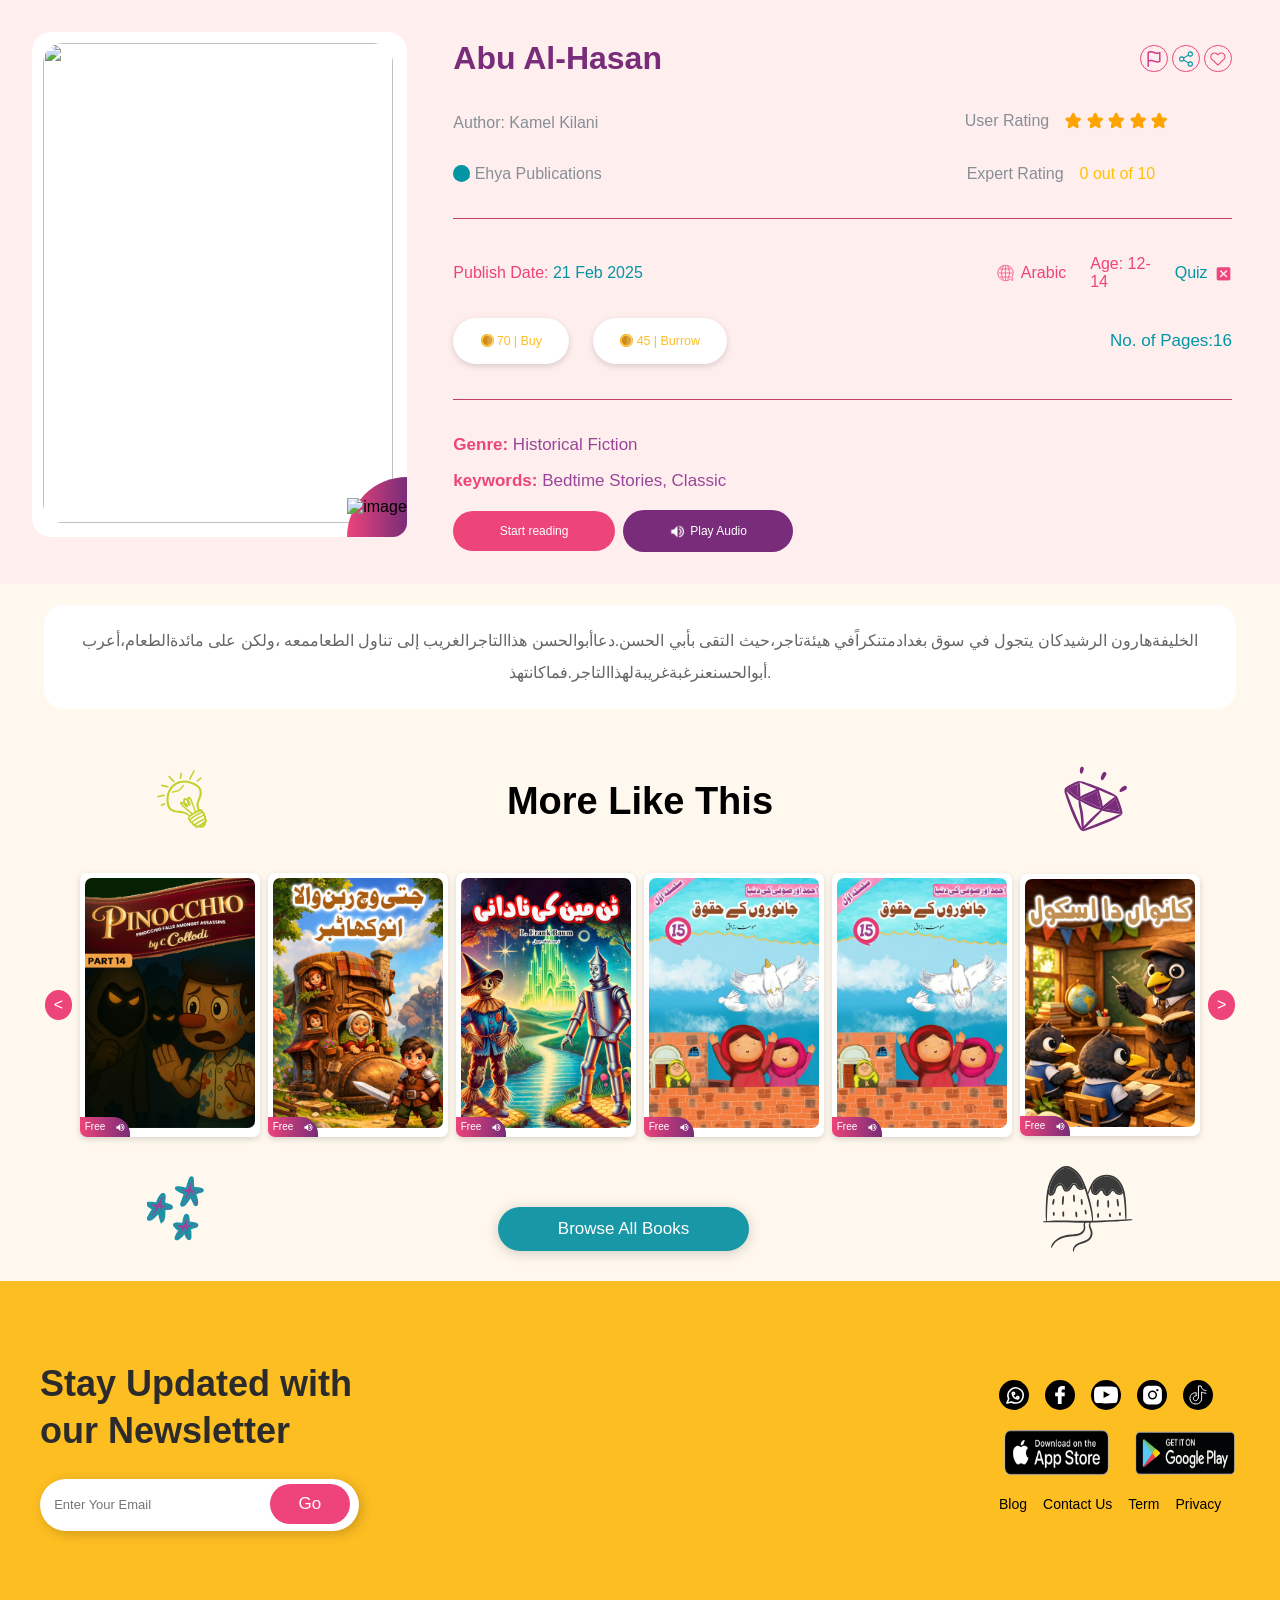
==== commit 2bdd5c16: ".diamond2 .card1 .sound-image .svg" ====
--- a/index.html
+++ b/index.html
@@ -411,22 +411,26 @@
       </div>
 
   <div class="svg-h2-align">
-        <img src="/illustration-bulb.svg" height="63" width="63"  class="diamond2" />
+        <img src="/illustration-bulb.svg"
+         height="63"
+          width="63"
+          class="diamond2"/>
+
         <h2>More Like This</h2>
         <svg
           xmlns="http://www.w3.org/2000/svg"
           height="63"
           width="63"
-          fill="#782c79"
+           fill="#782c79"
           viewBox="0 0 76 76"
           class="diamond"
         >
           <path
-            fill="#5BBCBC"
+           fill="#782c79"
             d="M75.139 33.944h-.07q.133-.079.24-.19c.25-.25.4-.55 0-1.26-.48-.91-3.82-4.41-7.32-7.43s-7.11-6-8.14-6.39a1.7 1.7 0 0 0-.66-.08c-.22-.21-.71-.37-1.82-.45-2.2-.21-12.36.43-22.44 1.85s-20 3.5-22.09 4.33a3.9 3.9 0 0 0-1.36.8c-.24-.14-.56-.16-1.1.19-.85.53-3.61 3.94-6 7.66s-4.29 7.65-4.35 8.67a1 1 0 0 0 .61 1.17.3.3 0 0 0 0 .13 3.87 3.87 0 0 0 .84 1.83c.718.94 1.521 1.81 2.4 2.6 1.22 1.13 2.72 2.46 4.48 4 3.5 3.05 7.93 6.78 12.48 10.36s9.28 7 13.23 9.52c2 1.25 3.7 2.31 5.2 3.12a10.6 10.6 0 0 0 3.53 1.23 4.4 4.4 0 0 0 1.78-.16 3.6 3.6 0 0 0 1.36-.77c1.82-1.67 8.74-9.9 15.52-18.47 3.36-4.28 6.6-8.69 9-12.35a59 59 0 0 0 4.53-7.65c.7-1.67.53-2.04.15-2.26m-15.7-12.65c1.34 1.45 3.87 3.82 6.49 6.13 2.39 2.07 4.67 4.08 6.23 5.31a146 146 0 0 0-19.8 7 128.5 128.5 0 0 0 7.08-18.44m-2.1-1.14a134 134 0 0 0-6.82 17.32c-.3-.46-.66-1-1.08-1.5a54.5 54.5 0 0 0-5-5.53c-1.85-1.8-3.68-3.61-5.17-5.06-1.09-1.07-2-2-2.52-2.51 9.29-1.21 18.27-2.21 20.62-2.72zm-22.13 4.57q.898 1.372 1.95 2.63c1.38 1.65 3.24 3.54 5.09 5.36s3.66 3.63 5 5.12c1 1.13 1.83 2.05 2.37 2.6-2.4.19-7.53.9-12.68 1.42-6.22.66-12.46 1.07-13.79 1.5q-.095.032-.18.08c.44-.67 1-1.62 1.78-2.74 1.19-1.75 2.81-3.84 4.47-6a56 56 0 0 0 4.38-6.41 18.4 18.4 0 0 0 1.64-3.56zm-23.2 1.73a2 2 0 0 0 0-.23q.62.055 1.24 0c2-.11 10.84-1.64 20.14-2.94-.39.54-1.16 1.84-2.26 3.47s-2.8 3.86-4.46 6a56 56 0 0 0-4.38 6.41c-.34.59-.61 1.14-.86 1.66-.21-.33-.43-.68-.68-1.05-.92-1.44-2-3.24-3.15-5.06-2.24-3.69-4.65-7.3-5.48-7.88a1.3 1.3 0 0 0-.26-.13q.096-.12.18-.25zm-9.14 14.73c1-1.53 2.6-4.07 4.22-6.6 1.35-2.11 2.71-4.19 3.66-5.76 1.27 2.62 2.679 5.17 4.22 7.64a55 55 0 0 0 3.51 5.09q.855 1.066 1.85 2c-1.89-.35-4.95-.77-8-1.21a95 95 0 0 0-9.43-1.16zm39.54 32q-.991-.495-1.92-1.1c-1.29-.84-3-2-4.86-3.33-3.77-2.63-8.37-6.05-12.88-9.61s-9-7.19-12.59-10.09c-1.81-1.43-3.4-2.69-4.66-3.67-.92-.73-1.62-1.32-2.11-1.72a63 63 0 0 0 8.52 1.76c4.45.65 8.93.85 10 .53v.13a22.2 22.2 0 0 0 3.51 5.28c2 2.43 4.64 5.08 6.81 8 1.07 1.52 2.16 3 3.18 4.47s2 2.86 2.86 4.12a41.5 41.5 0 0 0 3.79 4.85q.149.15.32.27zm.33-3.43c-.53-.93-1.24-2.1-2.06-3.43s-1.71-2.73-2.71-4.23-2.15-3.1-3.25-4.69a102 102 0 0 0-7.14-8c-1.65-1.75-2.82-3.2-3.52-4 4.433.18 8.873.01 13.28-.51a78 78 0 0 0 13-2.3c-1.85 4.801-3.416 9.706-4.69 14.69-1.21 4.77-2.31 9.49-2.88 12.5zm30.55-34.67c-.77.88-2.62 3.59-5.19 7.09s-5.81 7.79-9.15 12.05-6.69 8.52-9.38 12-4.64 6.17-5.15 7.07l-.38.61-.14-.06a3.6 3.6 0 0 0 .43-.7c.7-1.4 2.56-8.19 4.41-15s3.66-13.59 3.7-15.15c.023-.285 0-.572-.07-.85 3.17-.45 19.59-6.2 21.34-7.65.183-.148.339-.327.46-.53q.122.038.25.05a6 6 0 0 0-1.1 1.1z"
           ></path>
           <path
-            fill="#5BBCBC"
+           fill="#782c79"
             d="M72.189 32.734a146 146 0 0 0-19.8 7 128.5 128.5 0 0 0 7.08-18.42c1.34 1.45 3.87 3.82 6.49 6.13 2.39 2.05 4.67 4.06 6.23 5.29M49.669 40.435c-2.4.19-7.53.9-12.68 1.42-6.22.66-12.46 1.07-13.79 1.5a1 1 0 0 0-.18.08c.44-.67 1-1.62 1.78-2.74 1.19-1.75 2.81-3.84 4.47-6a56 56 0 0 0 4.38-6.41 18.4 18.4 0 0 0 1.59-3.55 28 28 0 0 0 1.95 2.63c1.38 1.65 3.24 3.54 5.09 5.36s3.66 3.63 5 5.12c1.04 1.12 1.85 2.04 2.39 2.59M20.359 43.544c-1.89-.35-4.95-.77-8-1.21a95 95 0 0 0-9.44-1.15c1-1.53 2.6-4.07 4.22-6.6 1.35-2.11 2.71-4.19 3.66-5.76a82 82 0 0 0 4.22 7.64 55 55 0 0 0 3.51 5.09q.845 1.059 1.83 1.99M5.309 14.315a5.5 5.5 0 0 0 1.55 1.83 1 1 0 0 0 .67.09c.212.085.442.119.67.1a.92.92 0 0 0 .9-.64 6.1 6.1 0 0 0 0-2.72 12.6 12.6 0 0 0-.6-2.16l-.22-.56-.12-.29a3 3 0 0 0-.23-.42 2.8 2.8 0 0 0-.82-.86 2.1 2.1 0 0 0-.92-.36 2.1 2.1 0 0 0-1.22.21l-.58.33-.19.61a4.64 4.64 0 0 0 .21 3q.366.961.9 1.84M30.749 6.743a8.45 8.45 0 0 0 1.2 3.19 1 1 0 0 0 1.05.38q.091.16.22.29c.23.21.62.44 1.26-.27.294-.41.49-.882.57-1.38q.188-1.072.24-2.16v-2.72c0-.49-.08-1-.14-1.49a4 4 0 0 0-.22-1.07 2.5 2.5 0 0 0-.5-.82 2.2 2.2 0 0 0-1.13-.65 2.34 2.34 0 0 0-2.12.66 2.78 2.78 0 0 0-.74 1.51 10 10 0 0 0 0 1.75c.033.933.137 1.863.31 2.78M58.888 10.934c.018.277.14.538.34.73.24.25.53.43 1.18.15a7.8 7.8 0 0 0 2.32-2.26c.527-.723.985-1.493 1.37-2.3.2-.44.39-.9.56-1.37q.198-.482.25-1a3 3 0 0 0-.05-.81 2.6 2.6 0 0 0-.41-.89 2.26 2.26 0 0 0-.85-.71 2.12 2.12 0 0 0-1.32-.17 2.5 2.5 0 0
      0-1.49 1c-.36.5-.58.85-.84 1.29-.446.775-.82 1.588-1.12 2.43a7.3 7.3 0 0 0-.53 3.21 1 1 0 0 0 .59.7"
           ></path>
--- a/style.css
+++ b/style.css
@@ -11,17 +11,17 @@
     grid-template-columns: 1fr 2fr;
     gap: 1.5rem;
 }
-
 .card1 {
     background-color: #fff;
     border-radius: 19px;
-    width: 260px;
-    height: 365px;
+    width: 375px;
+    height: 505px;
     position: relative;
     min-height: 200px;
     padding: 11px;
     box-sizing: border-box;
     object-position: center;
+
 }
 
 .Al-Hasan-image {
@@ -32,8 +32,8 @@
 .sound-image {
     border-bottom-right-radius: 15.29px;
     align-items: center;
-    width: 50px;
-    height: 50px;
+    width: 60px;
+    height: 60px;
     justify-content: center;
     display: inline-flex;
     position: absolute;
@@ -43,6 +43,7 @@
     border-top-left-radius: 64.22px;
 
 }
+
 .card2 {
     padding-top: .5rem;
     padding-right: 1rem;
@@ -599,7 +600,8 @@
     transform: rotate(30deg);
 }
 .diamond2{
-    transform: rotateX(-30deg);
+    transform: rotate(-30deg);
+
 }
 
 
